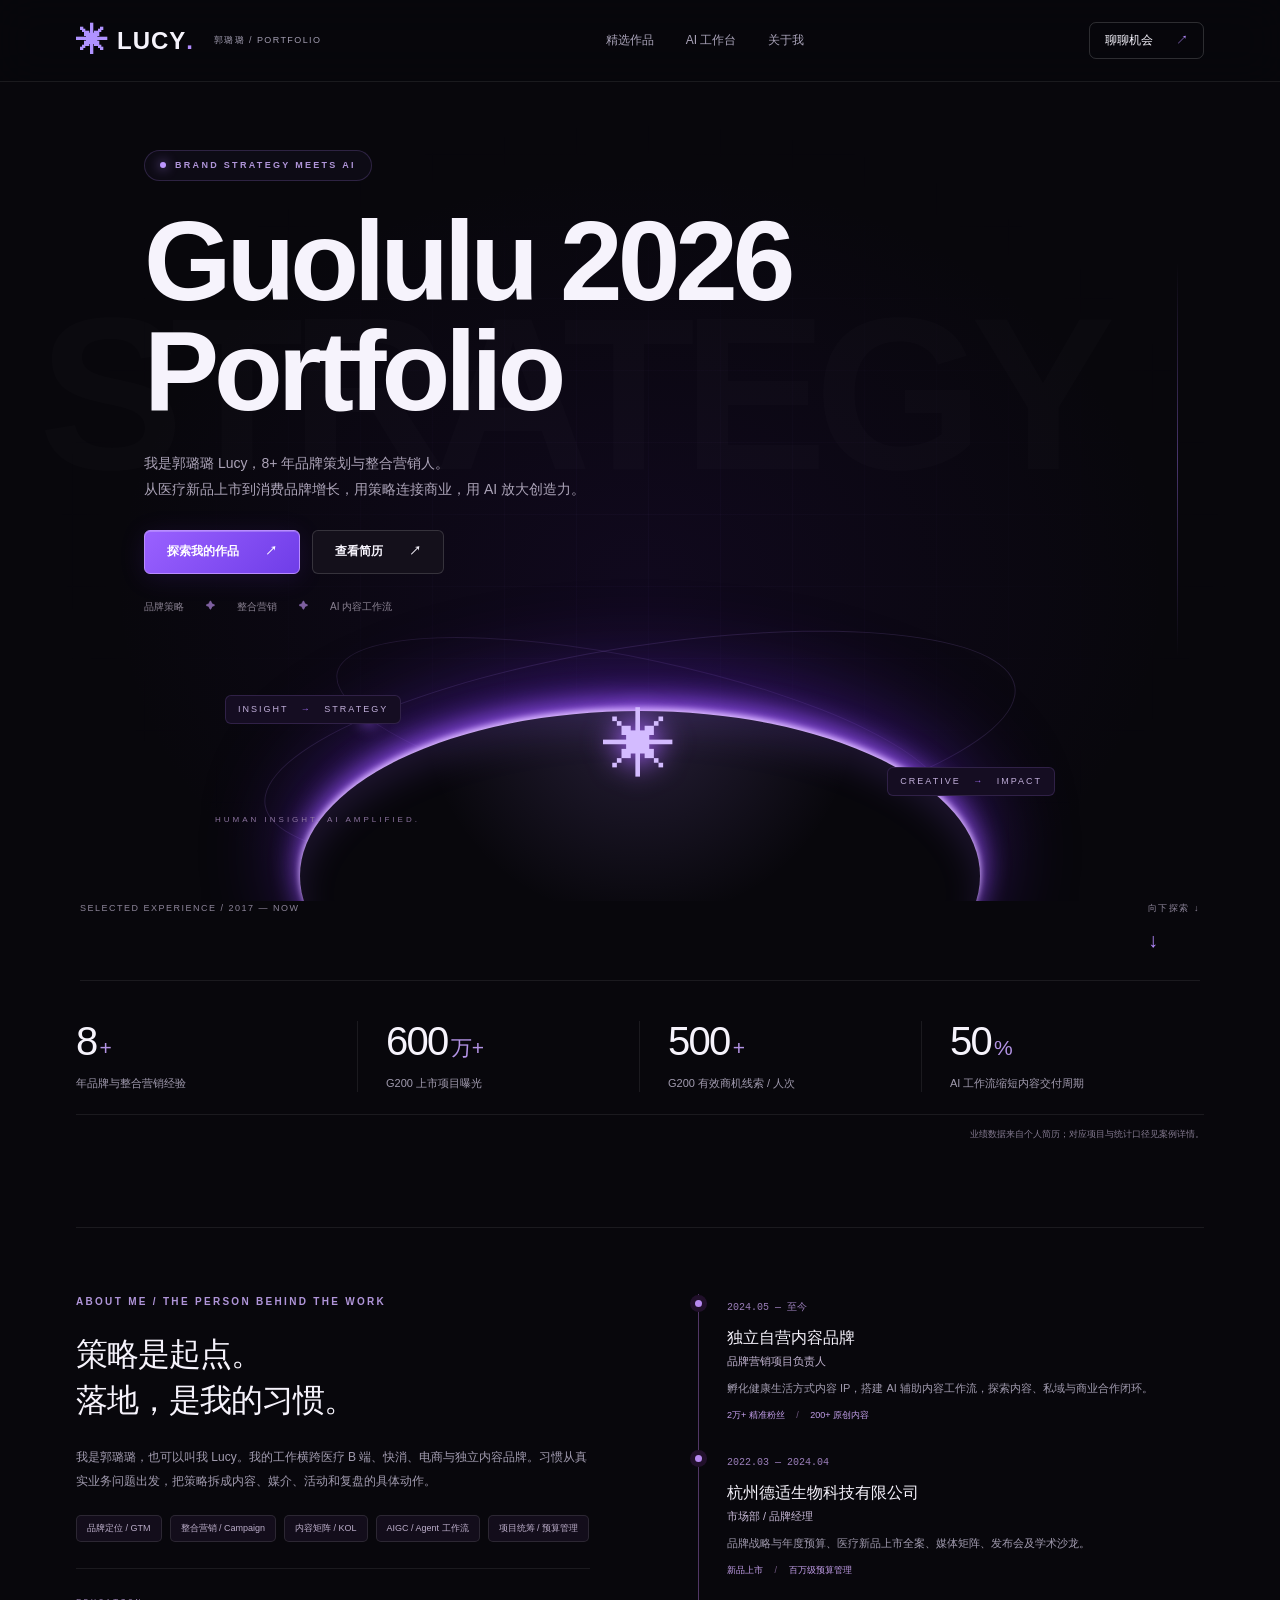
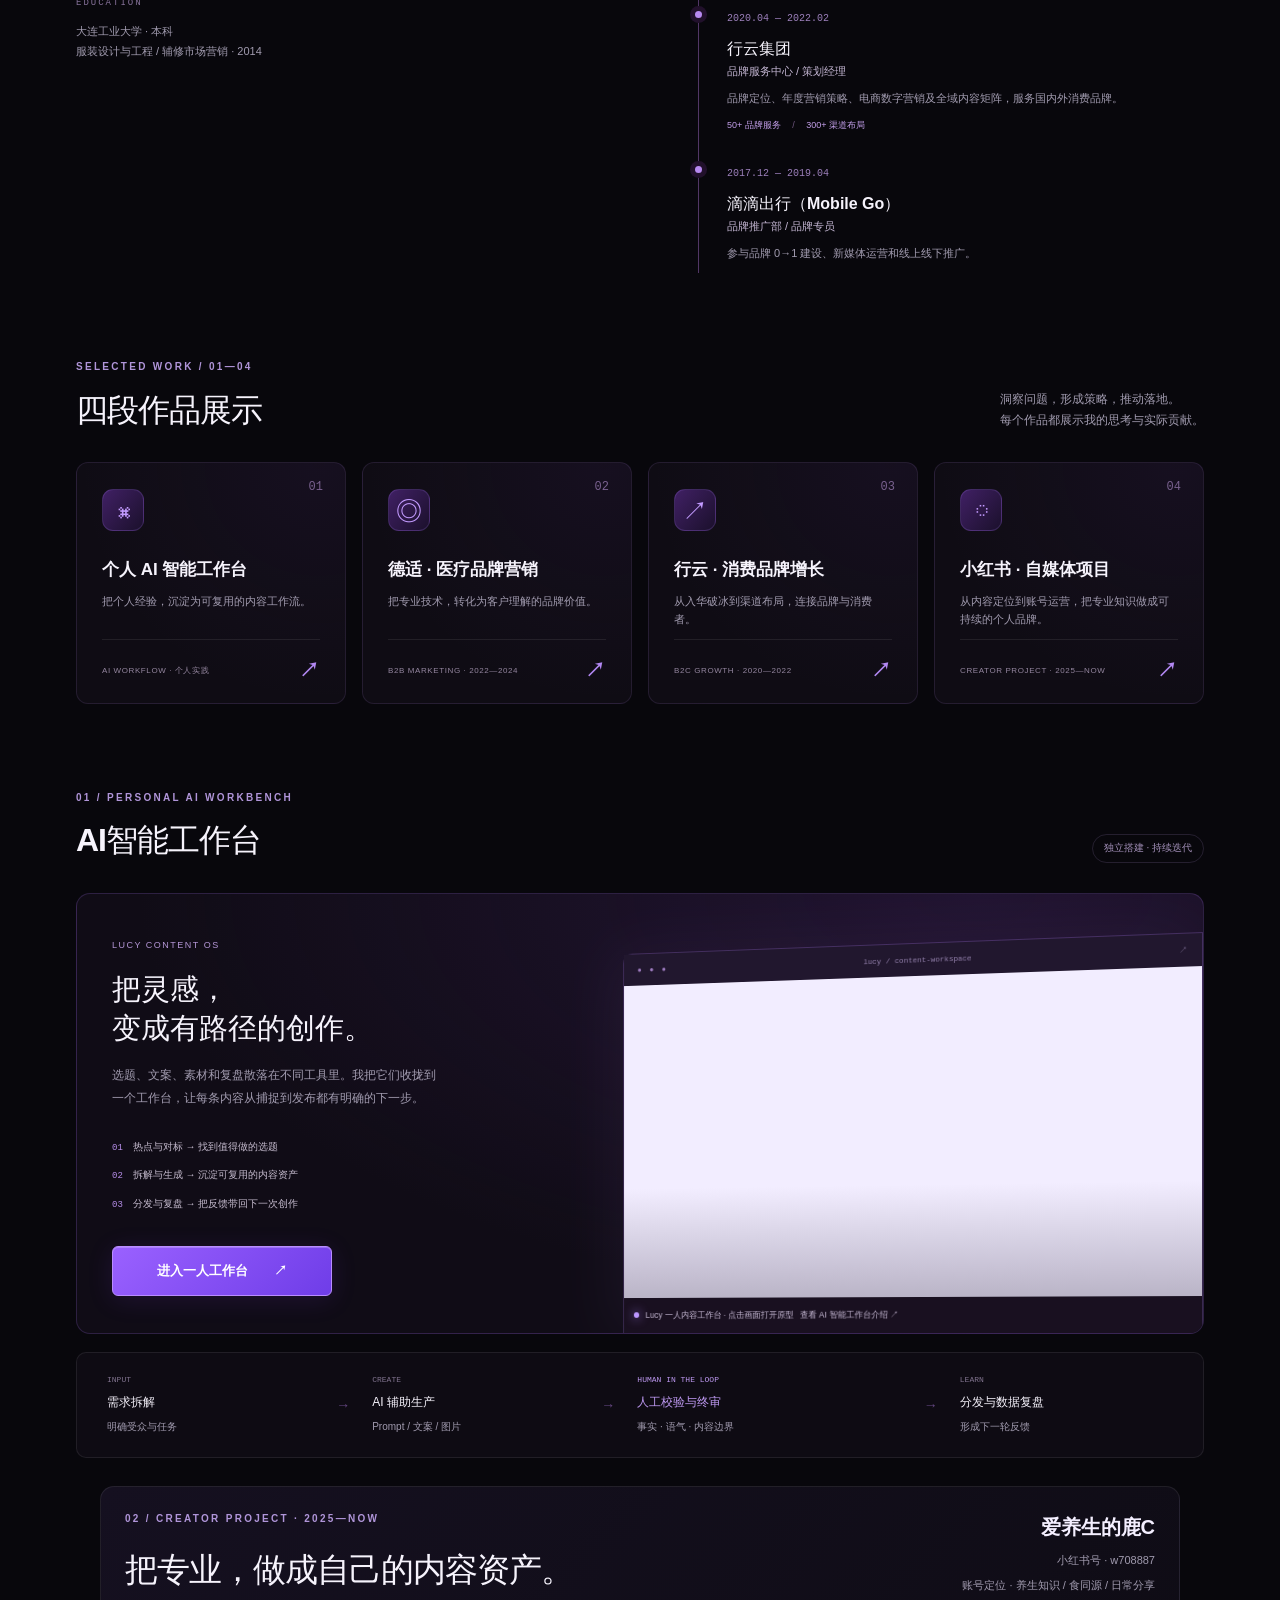
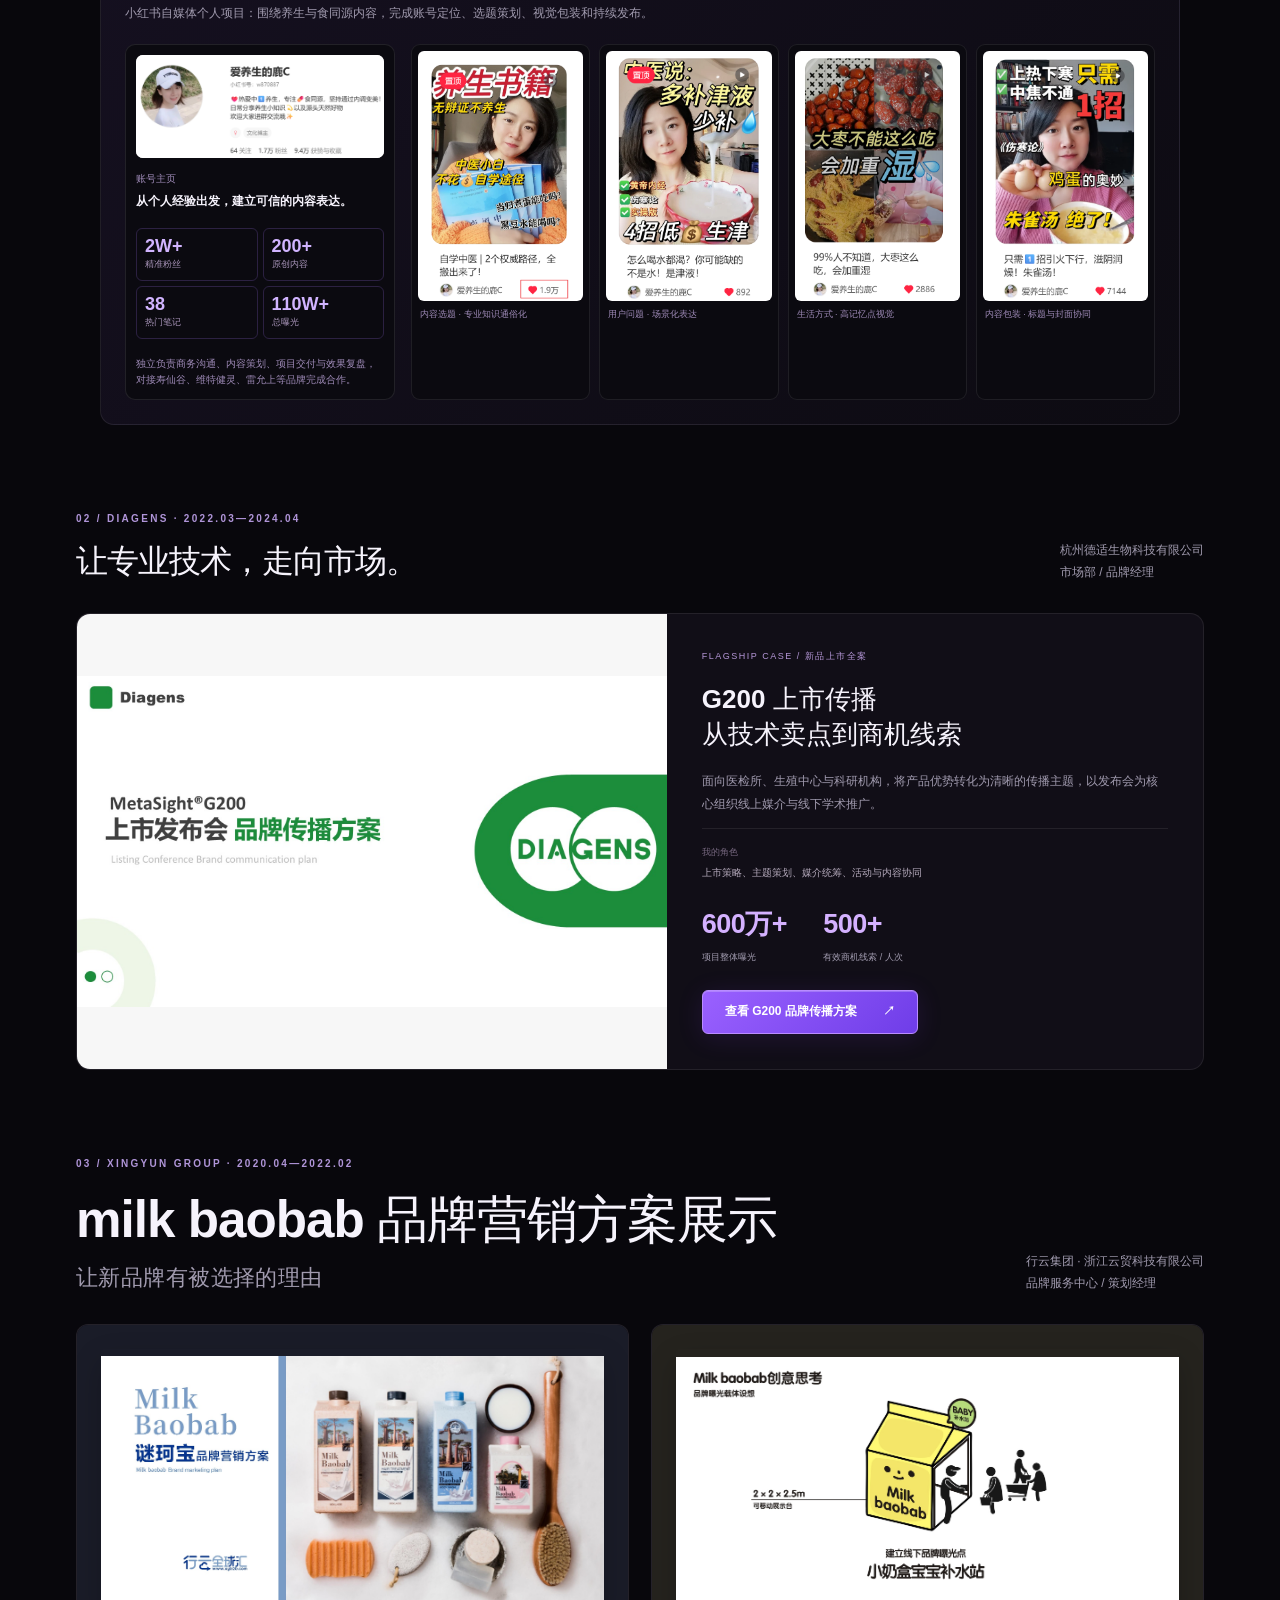
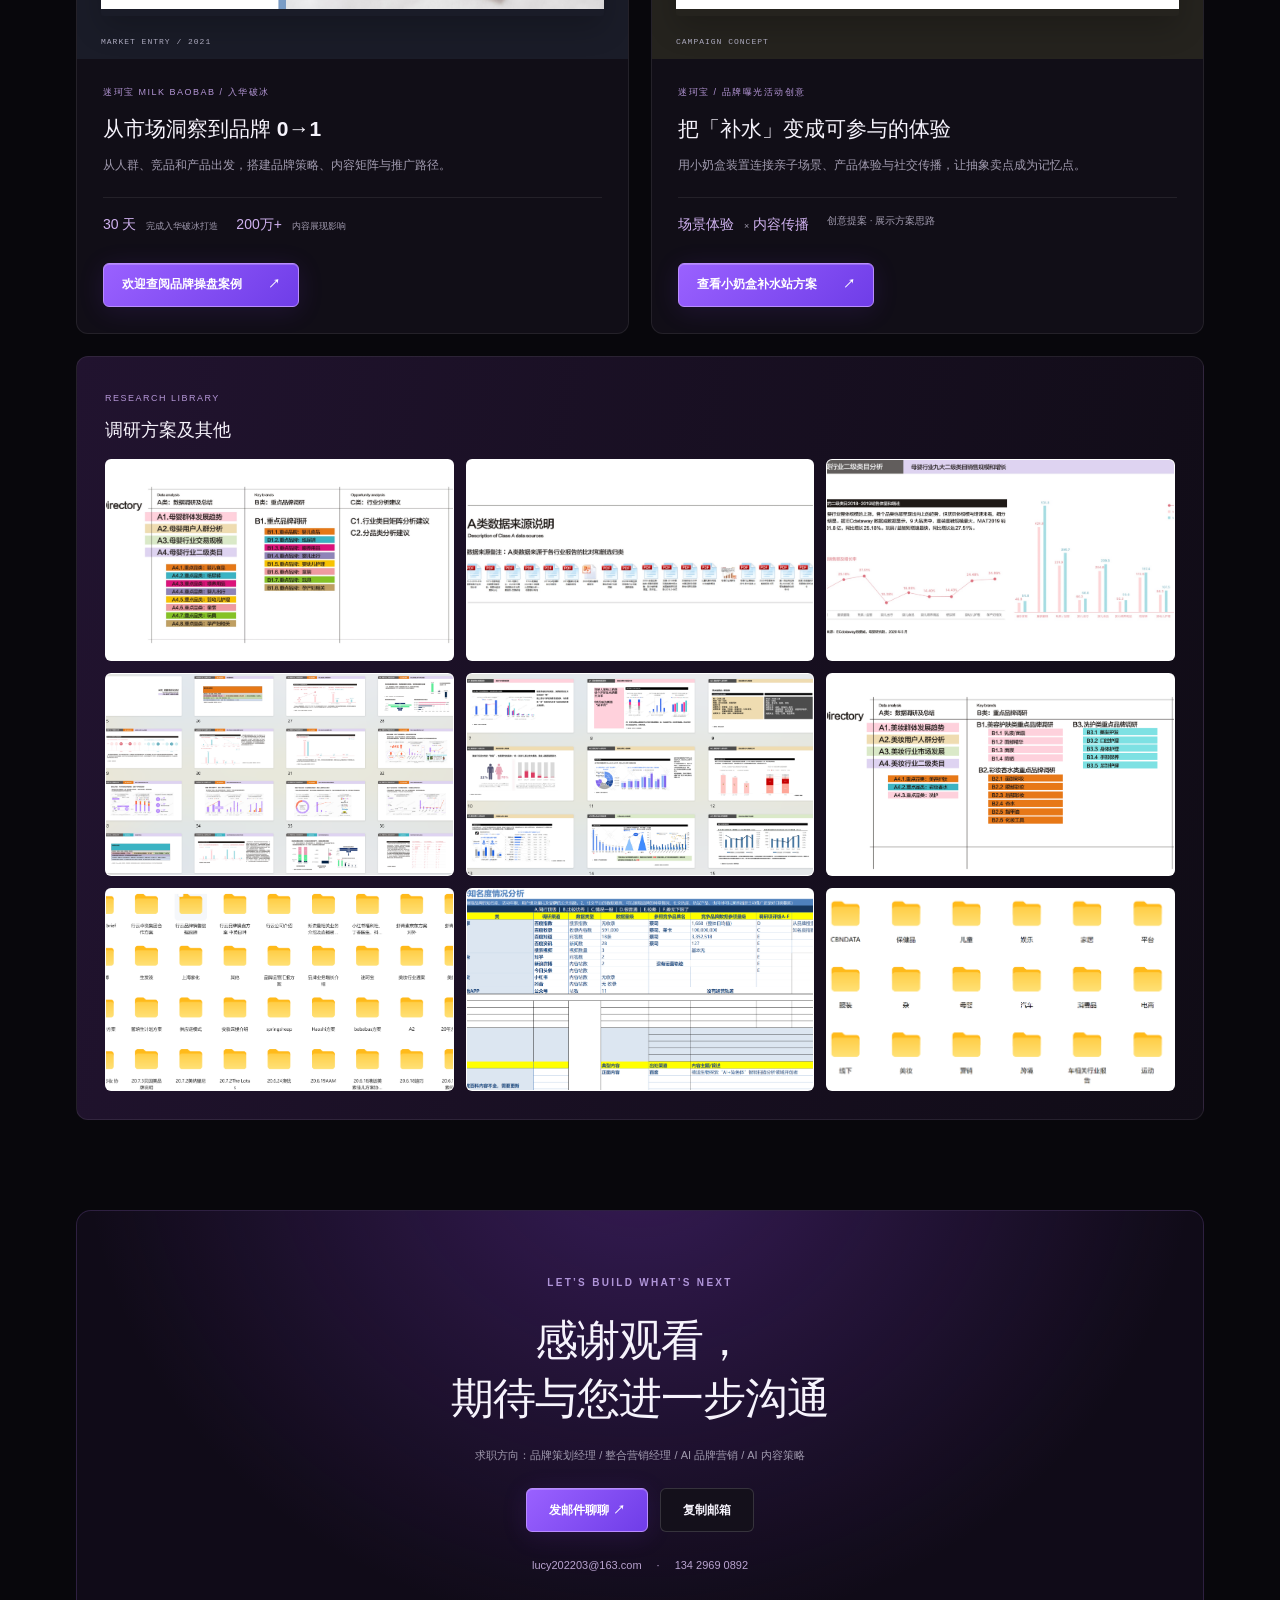
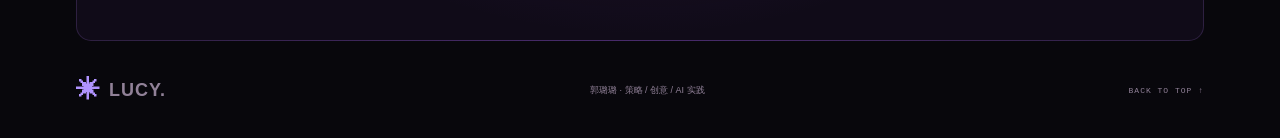
==== index.html @ b8ca917a "Initial commit" ====
<!doctype html>
<html lang="zh-CN">
  <head>
    <meta charset="utf-8">
    <meta name="viewport" content="width=device-width, initial-scale=1">
    <meta http-equiv="refresh" content="0; url=demo-purple.html">
    <title>Guolulu 2026 Portfolio</title>
  </head>
  <body>
    <p>正在打开作品集……</p>
    <script>location.replace('demo-purple.html');</script>
  </body>
</html>
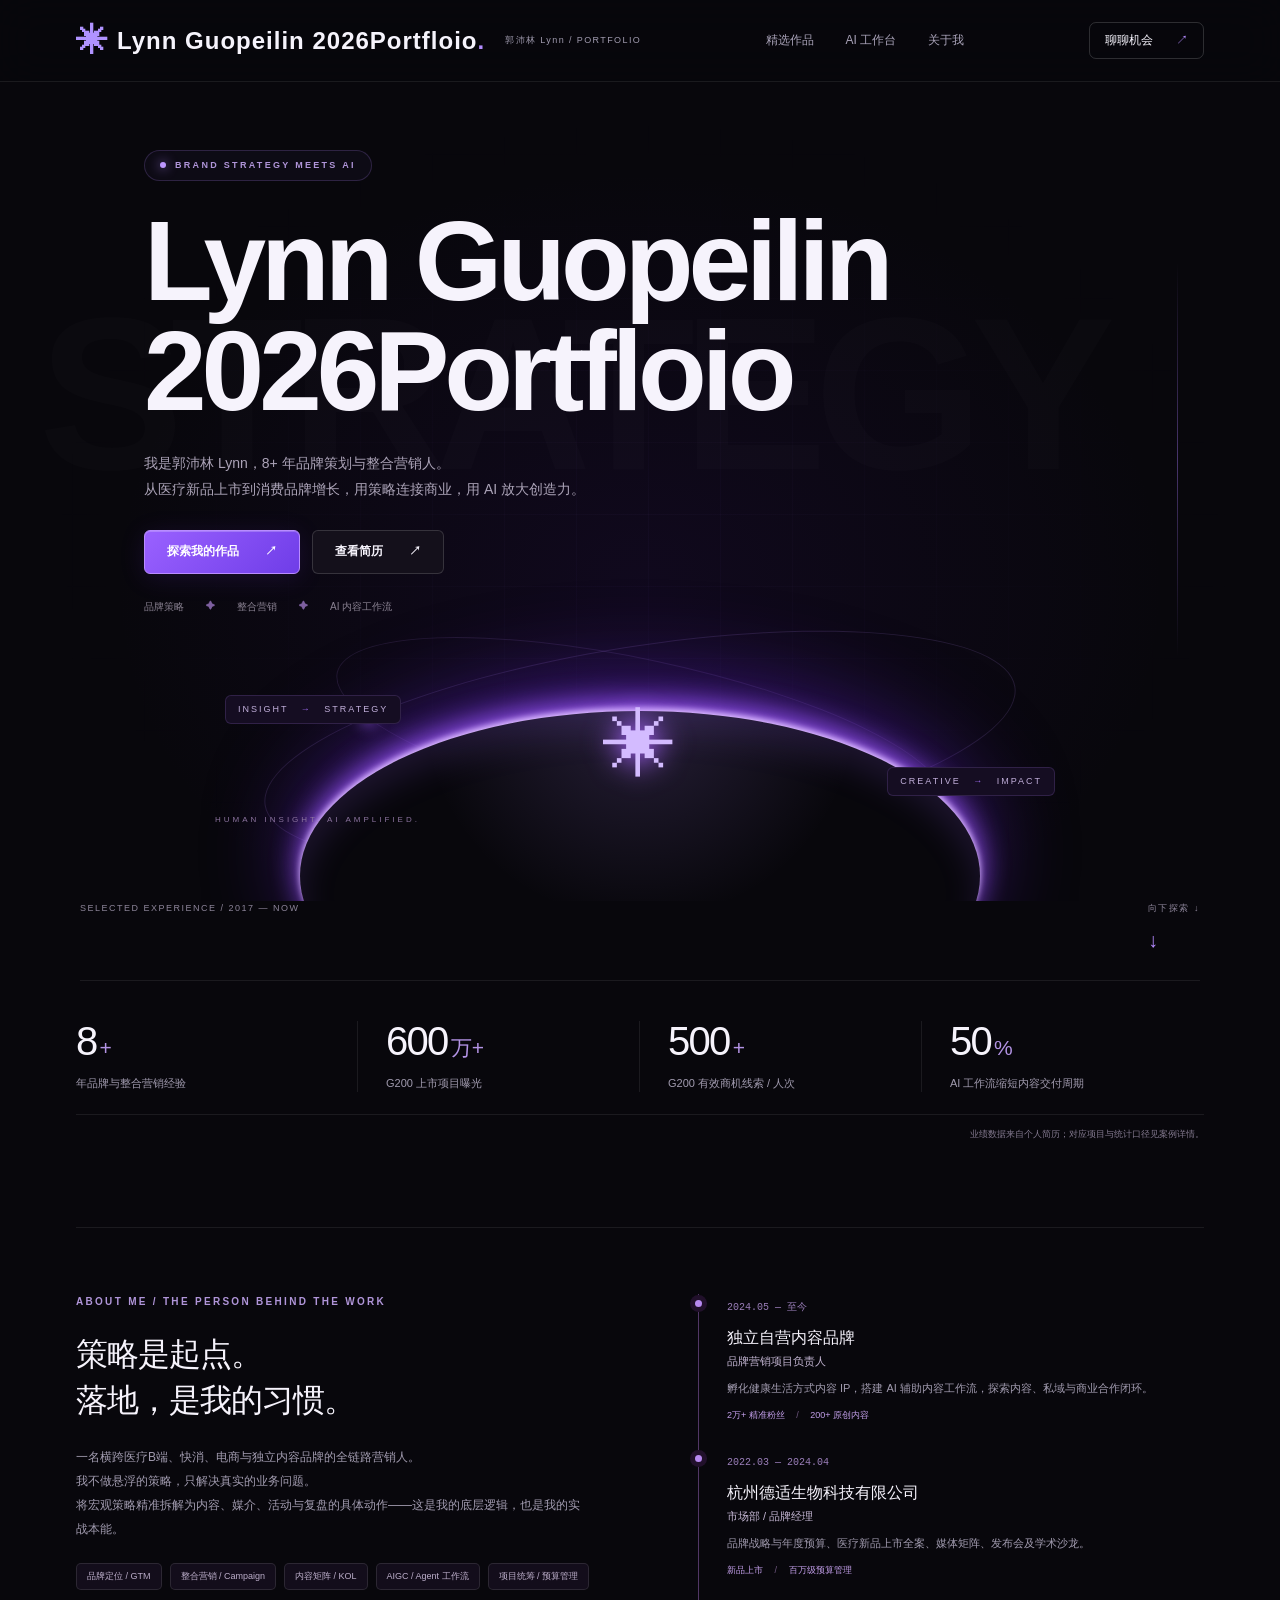
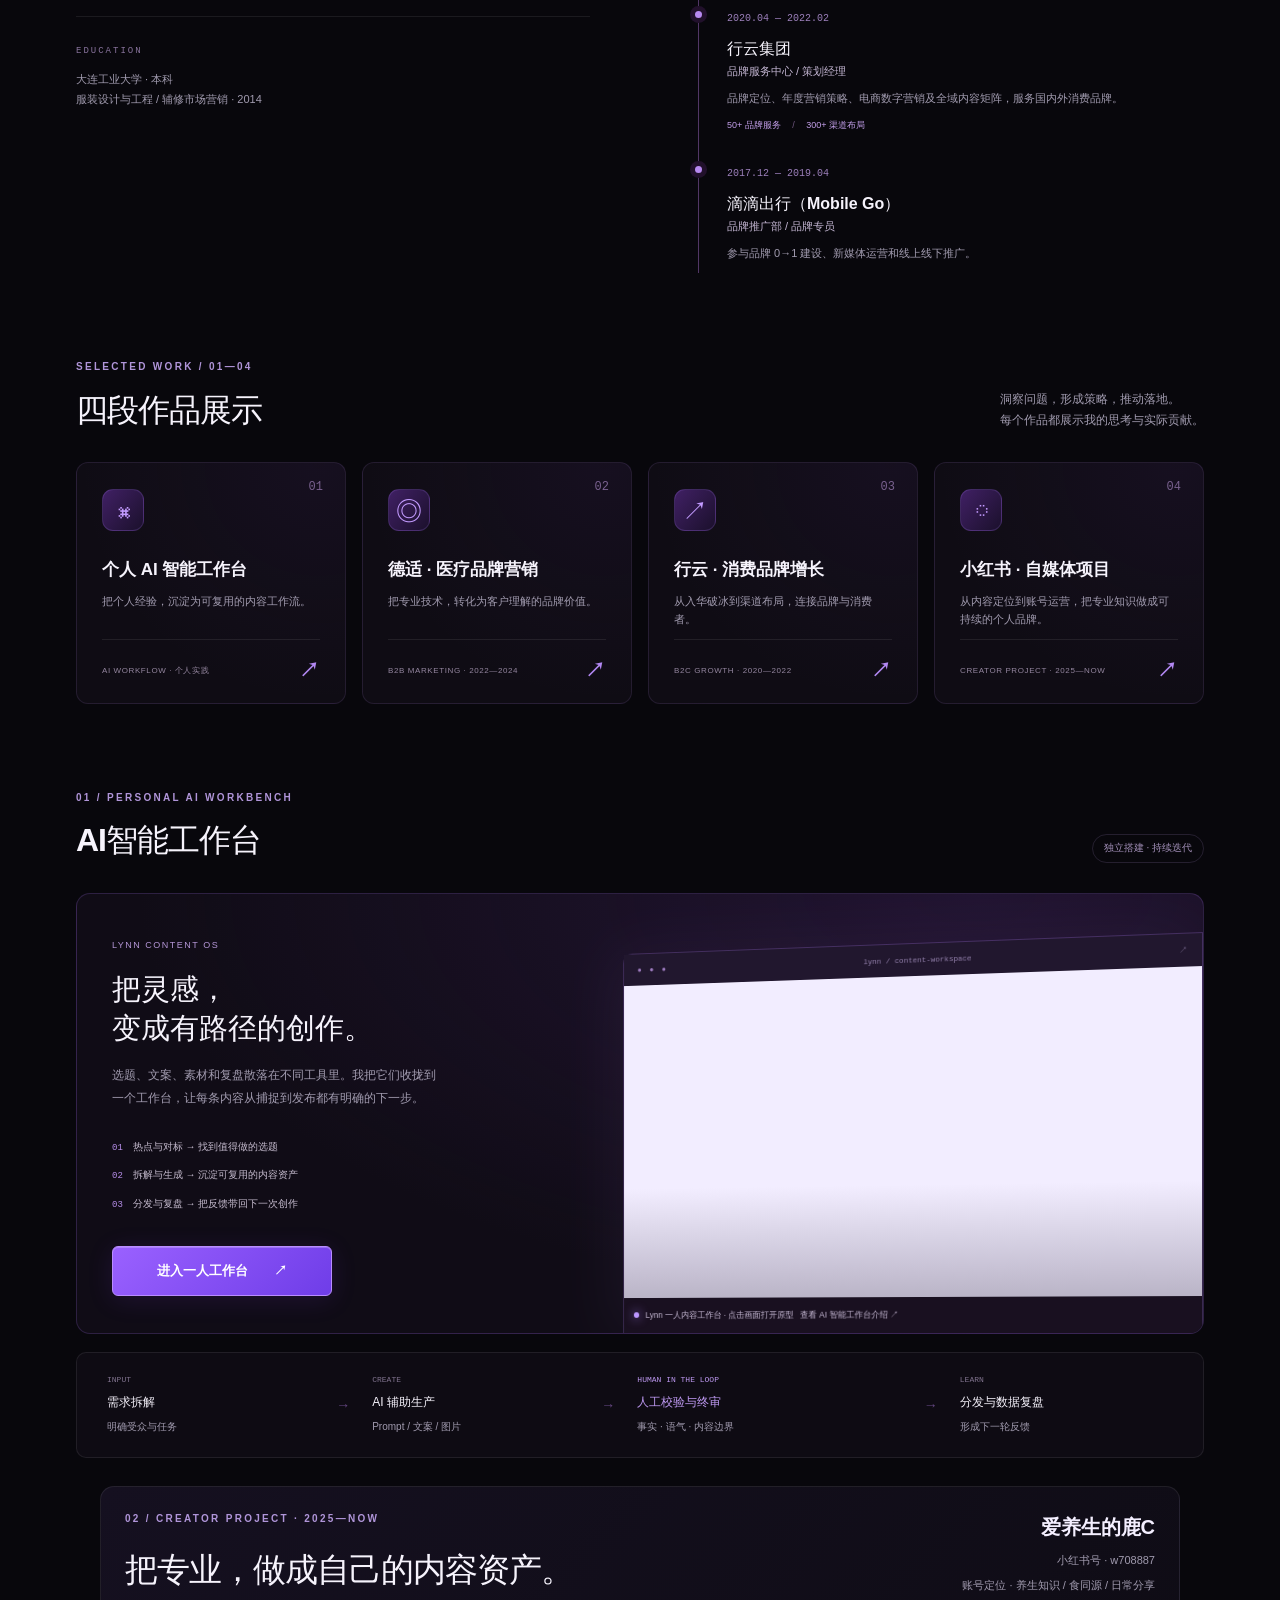
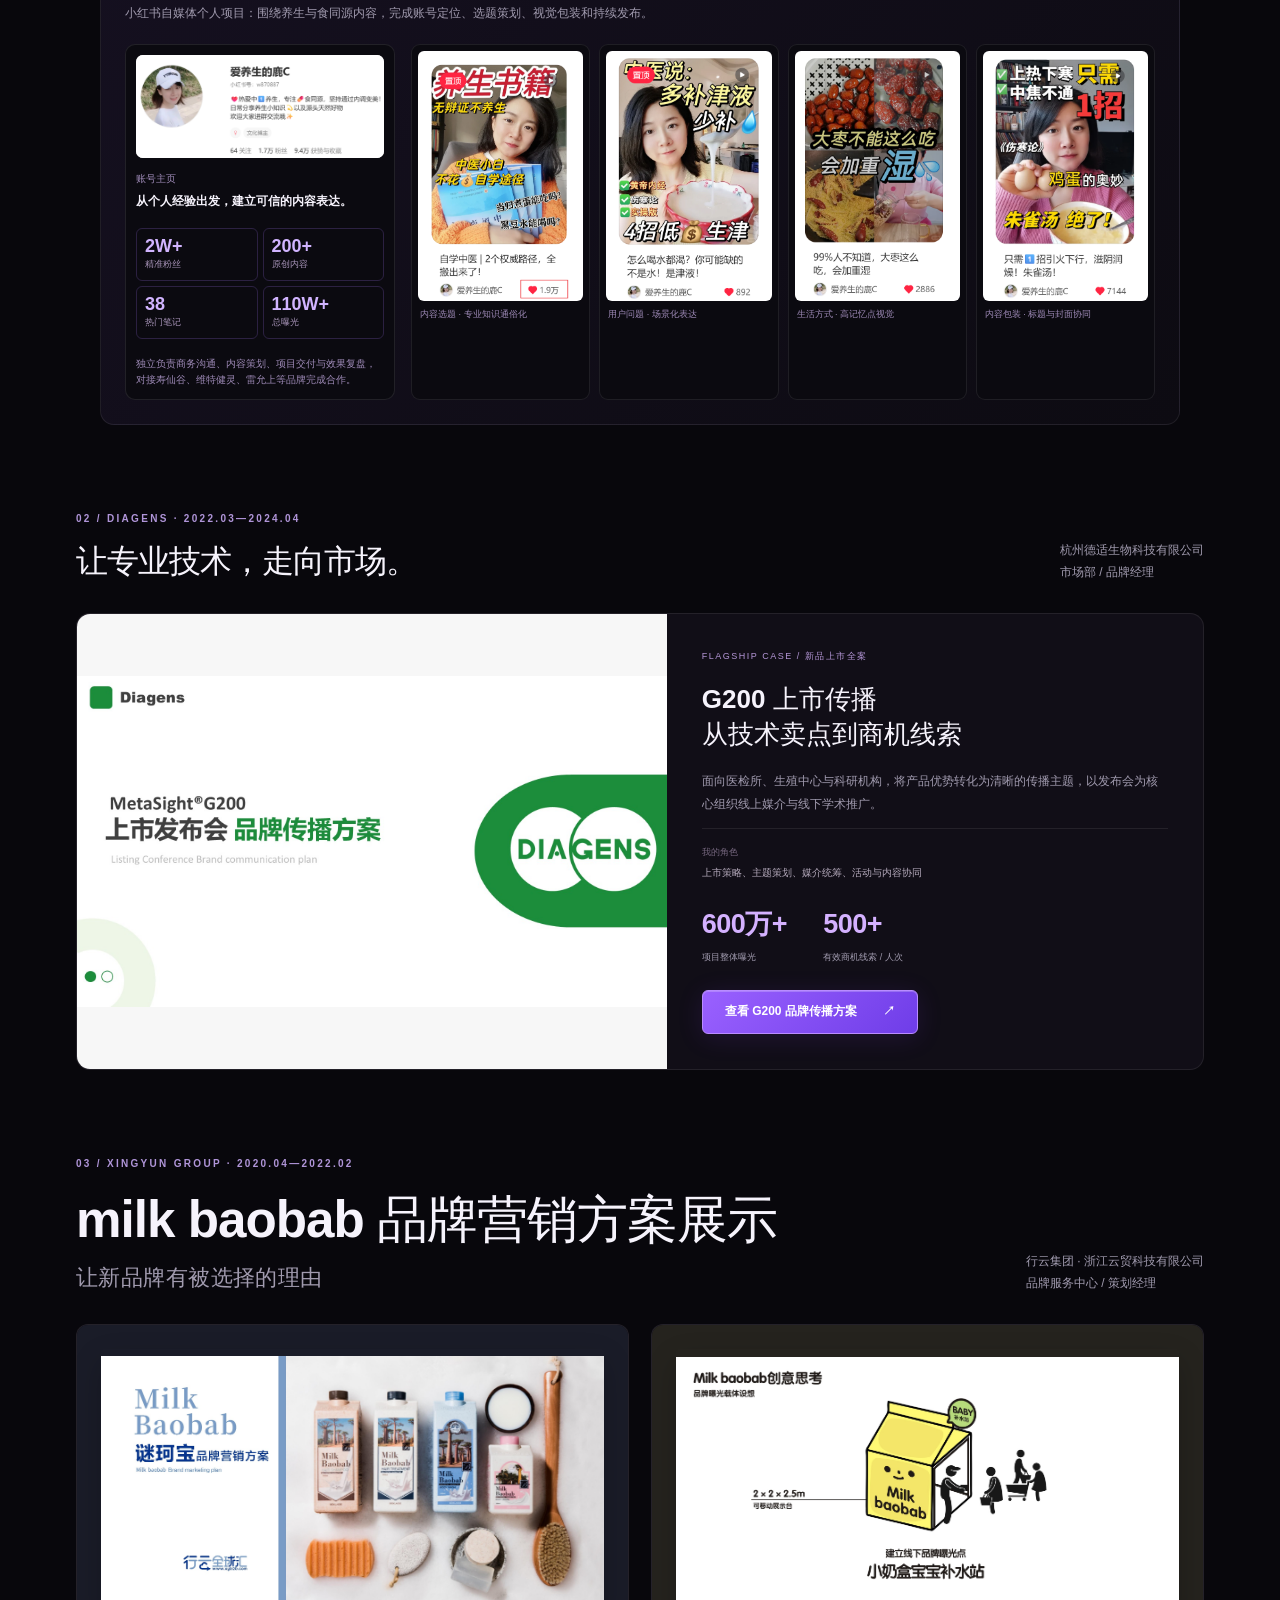
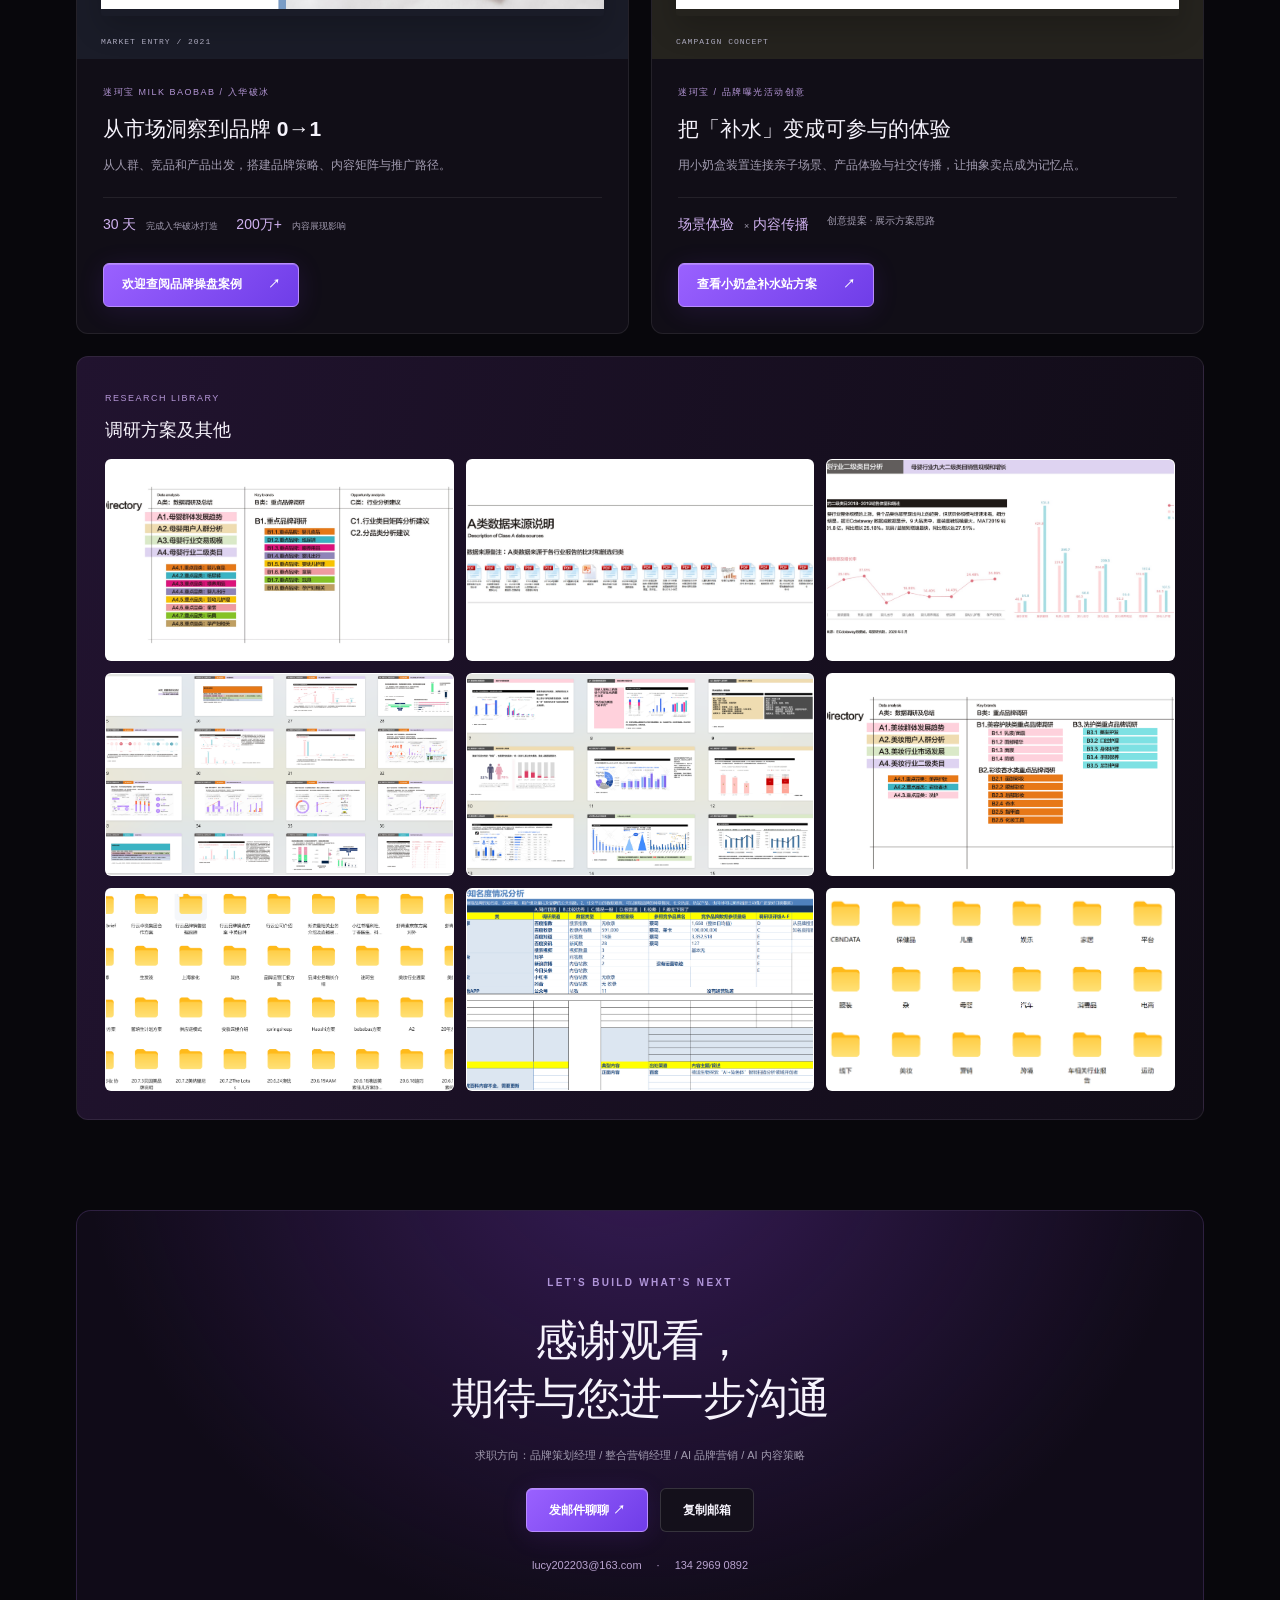
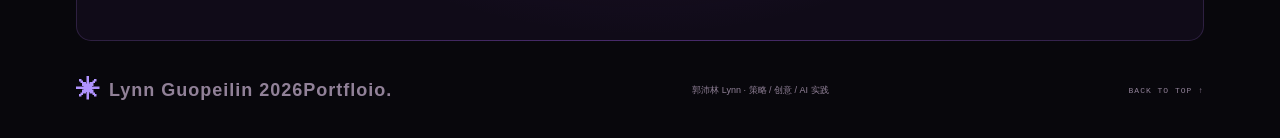
==== commit 8e038cd1: "Update portfolio identity and resume" ====
--- a/index.html
+++ b/index.html
@@ -4,7 +4,7 @@
     <meta charset="utf-8">
     <meta name="viewport" content="width=device-width, initial-scale=1">
     <meta http-equiv="refresh" content="0; url=demo-purple.html">
-    <title>Guolulu 2026 Portfolio</title>
+    <title>Lynn Guopeilin 2026Portfloio</title>
   </head>
   <body>
     <p>正在打开作品集……</p>
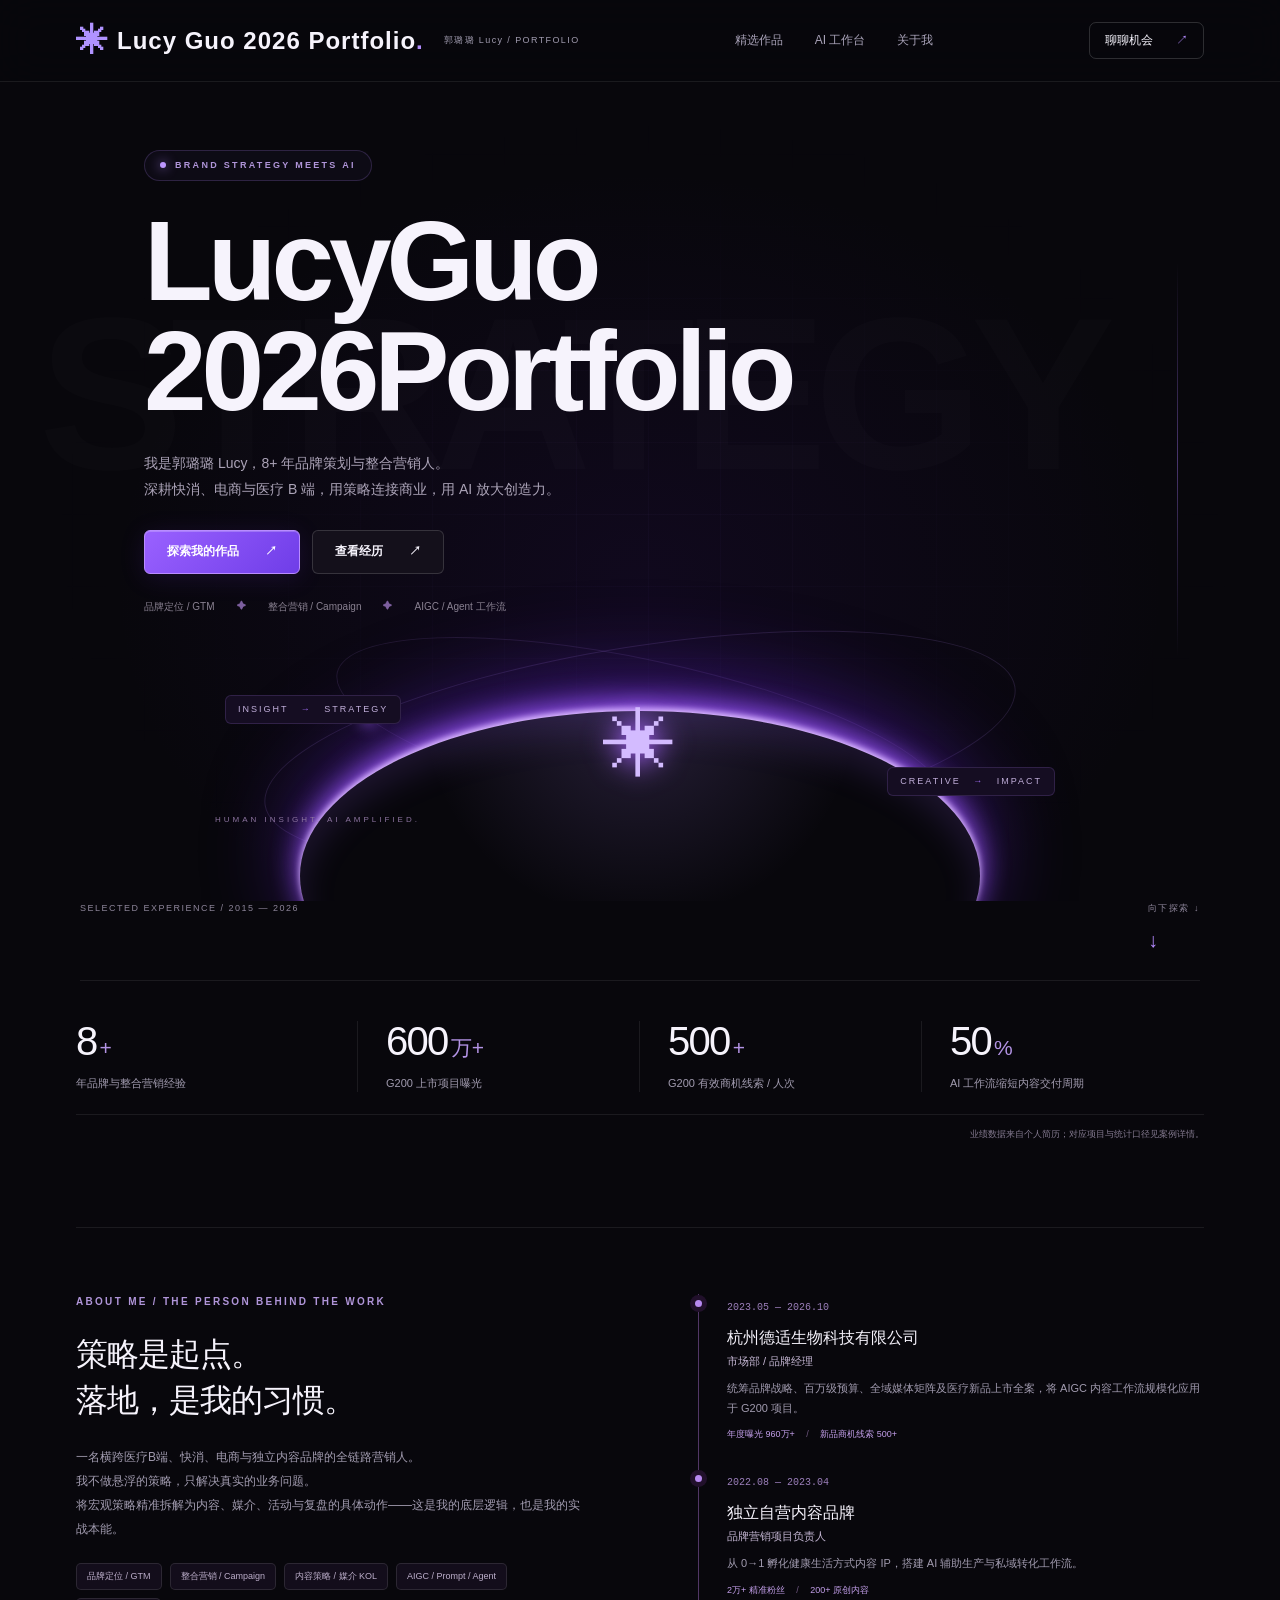
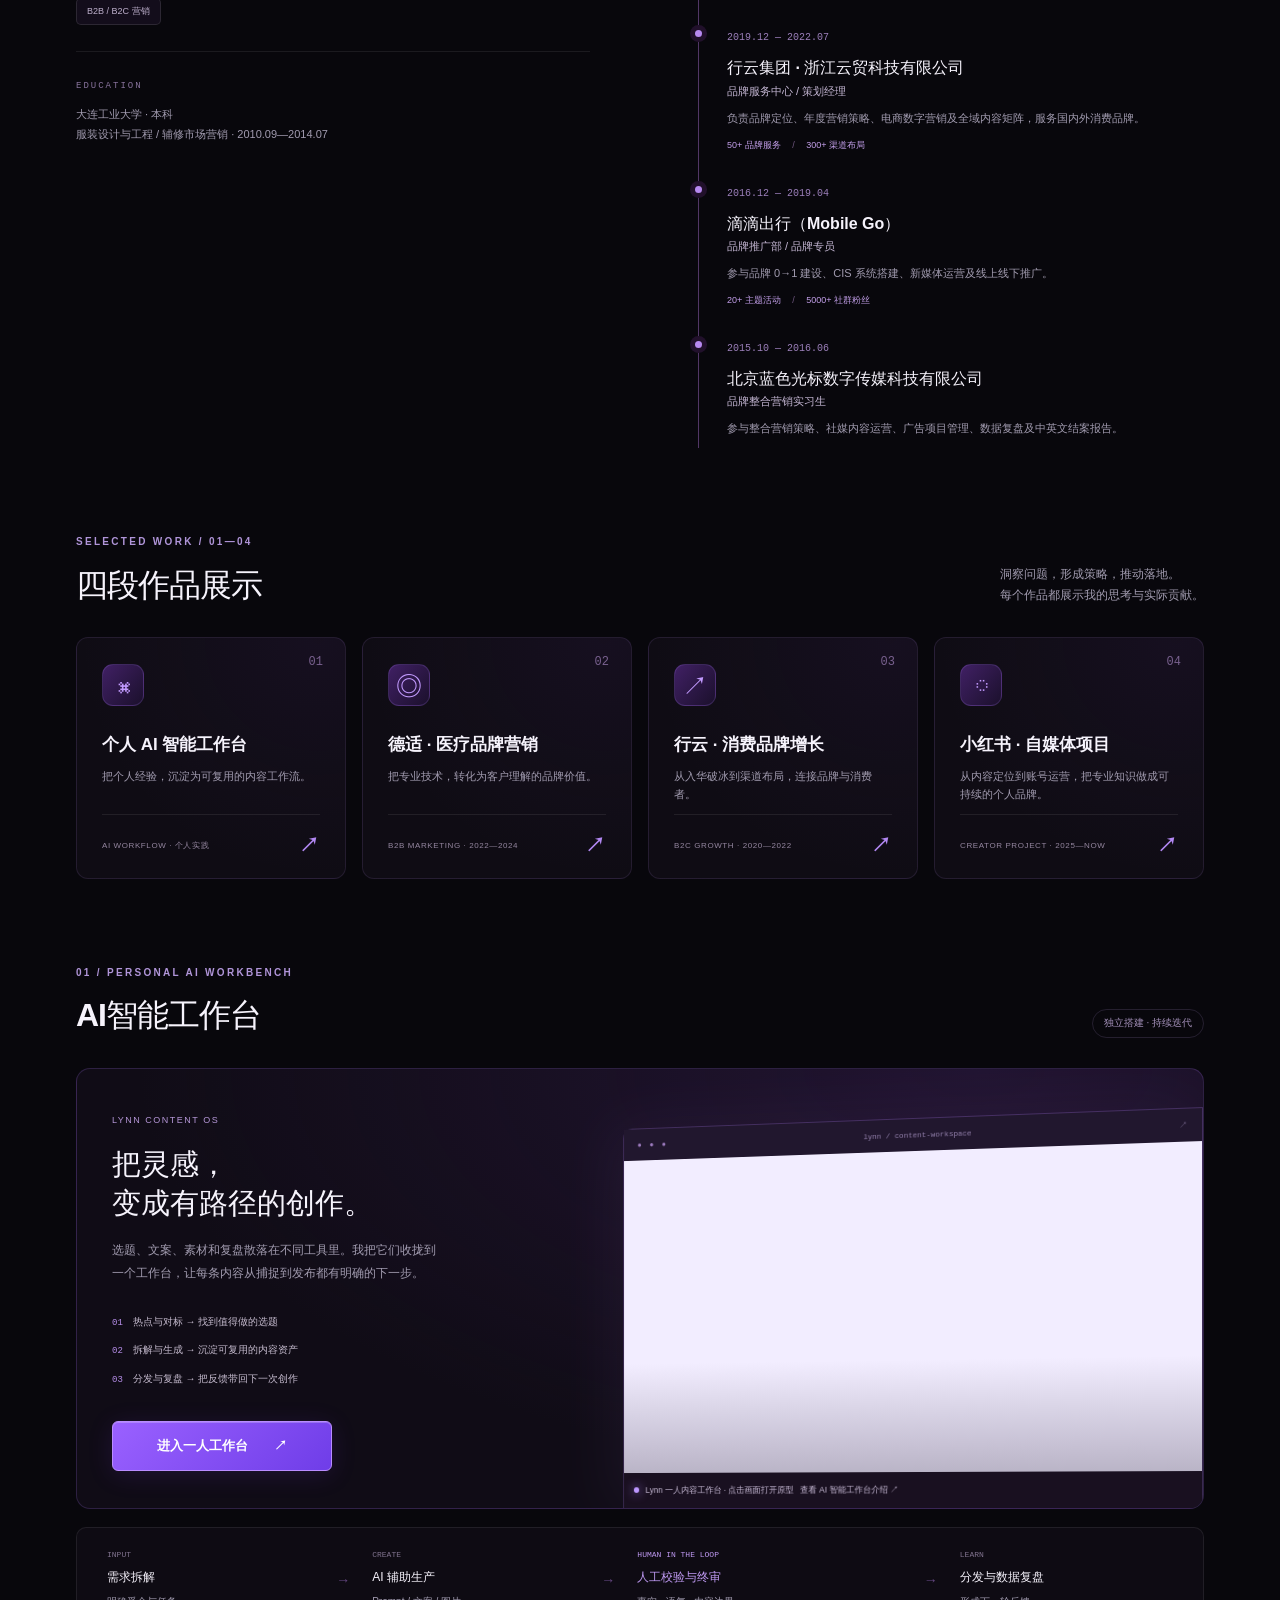
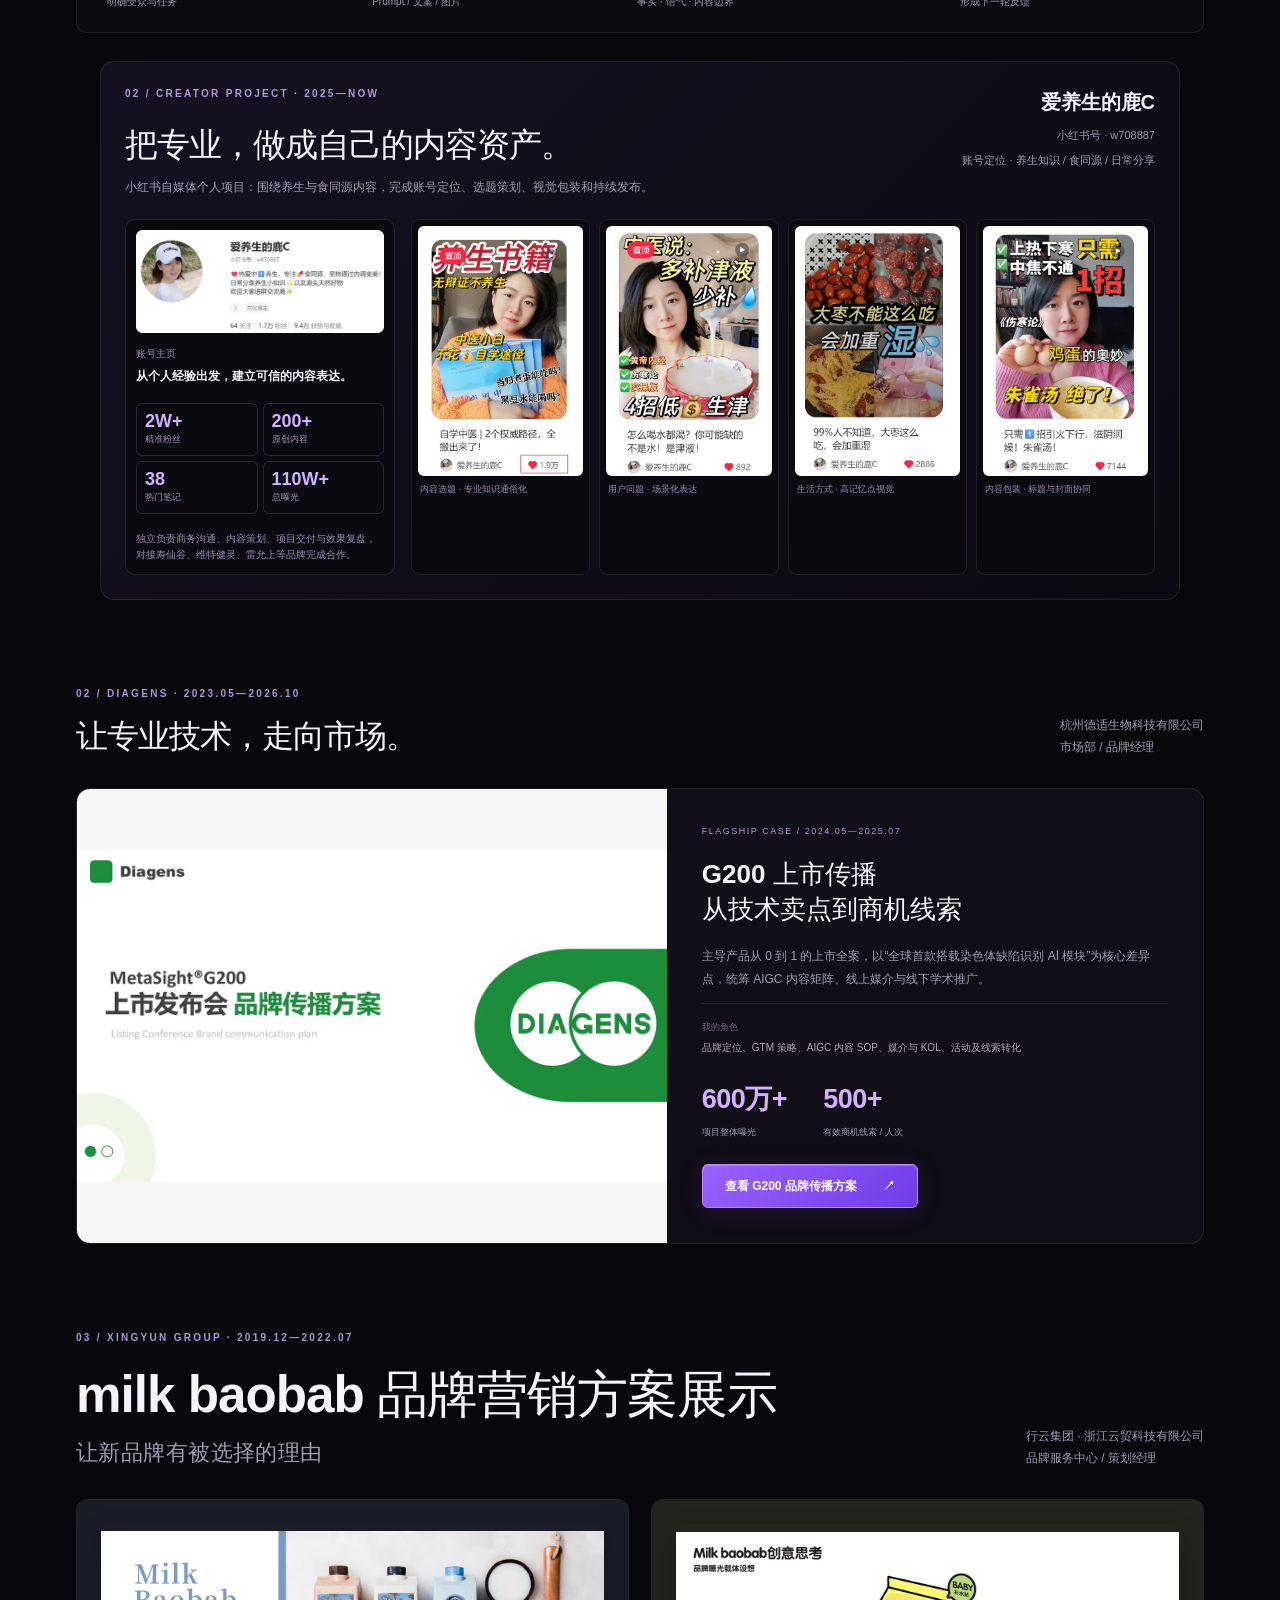
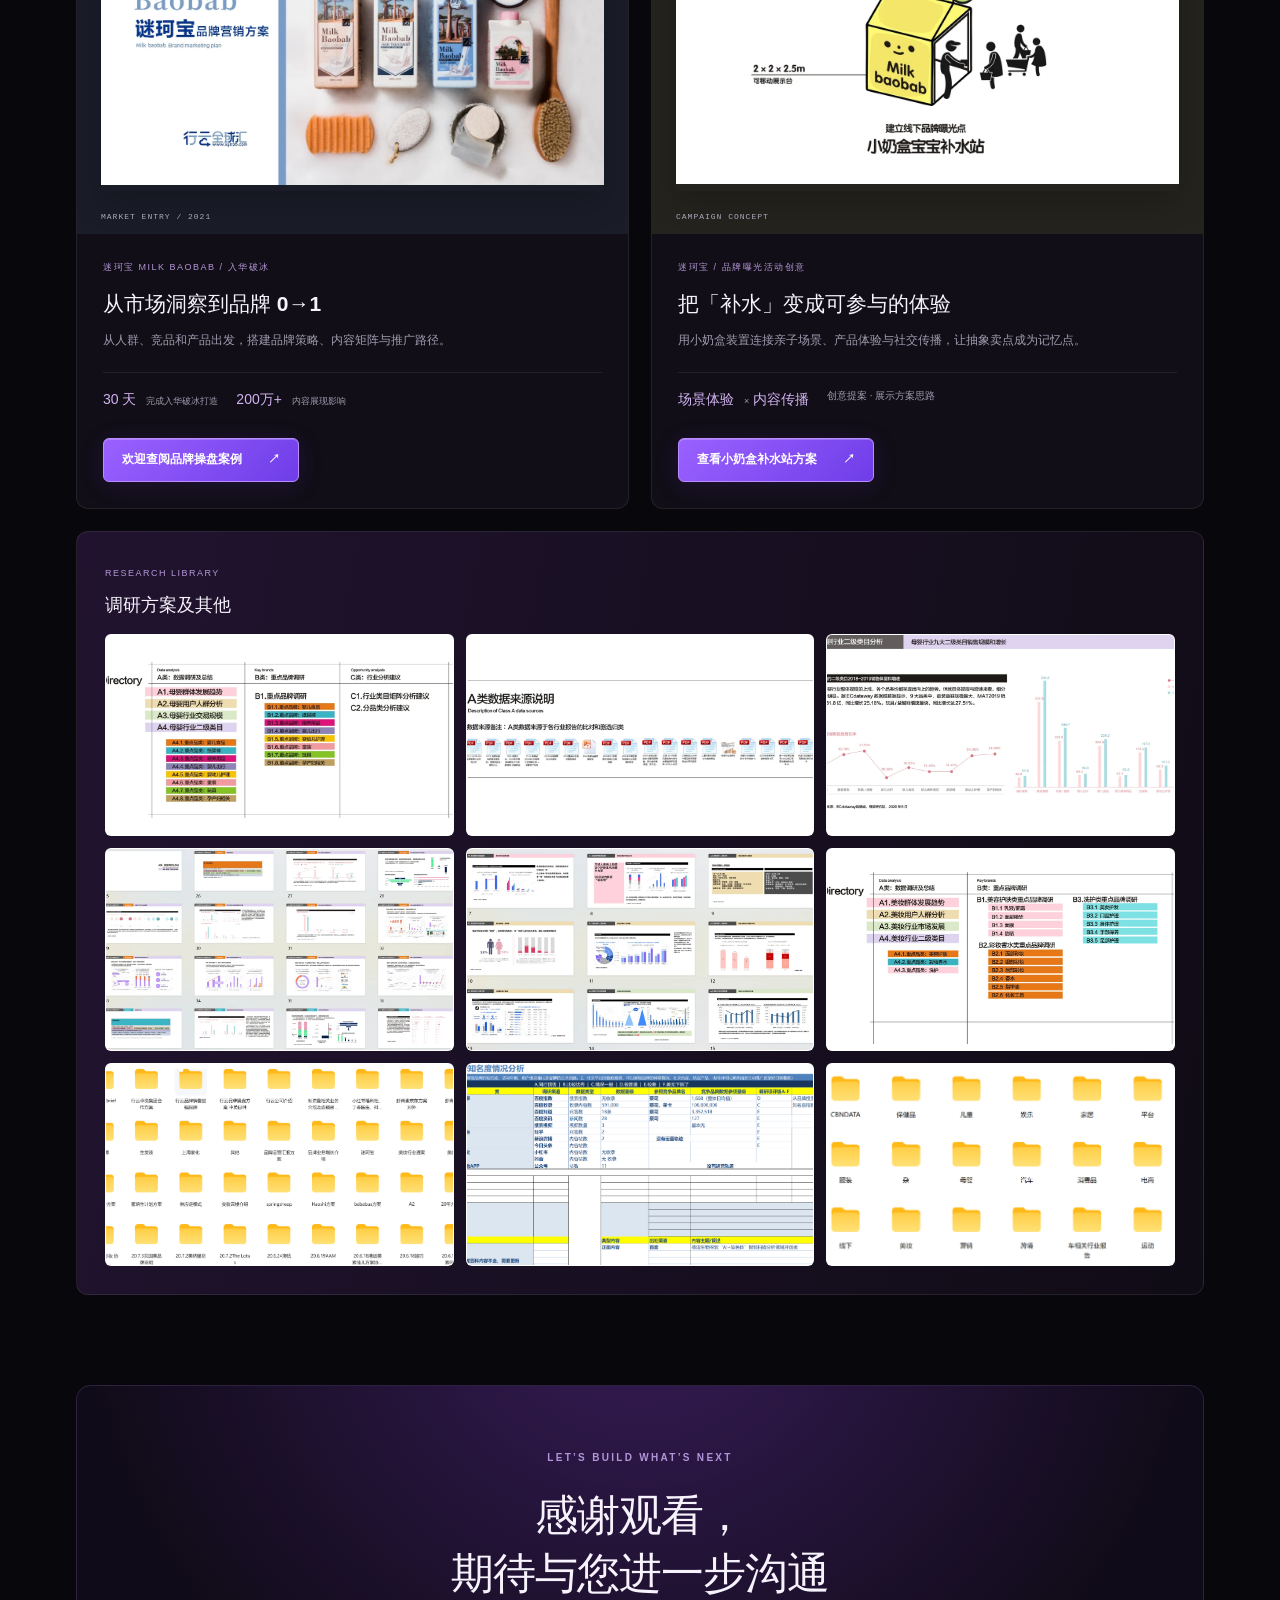
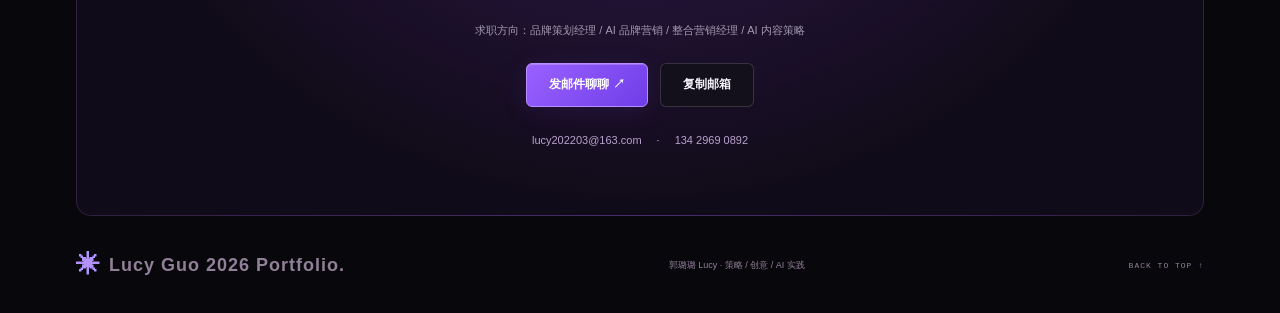
==== commit 864e837c: "Optimize mobile image loading and remove entry redirect" ====
--- a/index.html
+++ b/index.html
@@ -1,13 +1,13 @@
 <!doctype html>
-<html lang="zh-CN">
-  <head>
-    <meta charset="utf-8">
-    <meta name="viewport" content="width=device-width, initial-scale=1">
-    <meta http-equiv="refresh" content="0; url=demo-purple.html">
-    <title>Lynn Guopeilin 2026Portfloio</title>
-  </head>
-  <body>
-    <p>正在打开作品集……</p>
-    <script>location.replace('demo-purple.html');</script>
-  </body>
-</html>
+<html lang="zh-CN"><head><meta charset="utf-8"><meta name="viewport" content="width=device-width,initial-scale=1"><meta name="description" content="郭璐璐 Lucy 个人作品集：品牌策略、整合营销与 AI 内容工作流。"><meta name="theme-color" content="#08070c"><title>Lucy Guo 2026 Portfolio · 品牌策略 × AI 工作流</title><link rel="stylesheet" href="portfolio.css?v=complete-decks"><script src="portfolio.js?v=mobile-20261113" defer></script></head>
+<body><a class="skip" href="#work">跳到作品</a>
+<header class="header"><a class="brand" href="#home" aria-label="返回首页"><span class="brand-mark">✳</span> Lucy Guo 2026 Portfolio<span class="brand-dot">.</span><small>郭璐璐 Lucy / PORTFOLIO</small></a><nav aria-label="主导航"><a href="#work">精选作品</a><a href="#ai">AI 工作台</a><a href="#resume">关于我</a></nav><a class="nav-contact" href="#contact">聊聊机会 <span>↗</span></a></header>
+<main><section class="hero" id="home"><div class="hero-grid" aria-hidden="true"></div><div class="hero-content"><div class="eyebrow availability"><i></i> BRAND STRATEGY MEETS AI</div><h1>让品牌被看见。<br>让<span class="gradient-text">好策略，发生。</span></h1><p class="hero-intro">我是郭璐璐 Lucy，8+ 年品牌策划与整合营销人。<br>深耕快消、电商与医疗 B 端，用策略连接商业，用 AI 放大创造力。</p><div class="hero-actions"><a class="button primary" href="#work">探索我的作品 <span>↗</span></a><a class="button secondary" href="#resume">查看经历 <span>↗</span></a></div><div class="hero-tags"><span>品牌定位 / GTM</span><b>✦</b><span>整合营销 / Campaign</span><b>✦</b><span>AIGC / Agent 工作流</span></div></div><div class="orbit-scene" aria-hidden="true"><div class="orbit orbit-outer"></div><div class="orbit orbit-inner"></div><div class="planet"></div><div class="orbit-label label-left">INSIGHT <span>→</span> STRATEGY</div><div class="orbit-label label-right">CREATIVE <span>→</span> IMPACT</div><div class="core-mark">✳</div><div class="orbit-caption">HUMAN INSIGHT. AI AMPLIFIED.</div></div><div class="hero-bottom"><span>SELECTED EXPERIENCE / 2015 — 2026</span><a href="#work">向下探索 ↓</a></div></section>
+<div class="wrap"><section class="proof-strip" aria-label="核心经历与业绩"><div><strong>8<span>+</span></strong><p>年品牌与整合营销经验</p></div><div><strong>600<span>万+</span></strong><p>G200 上市项目曝光</p></div><div><strong>500<span>+</span></strong><p>G200 有效商机线索 / 人次</p></div><div><strong>50<span>%</span></strong><p>AI 工作流缩短内容交付周期</p></div></section><p class="source-note">业绩数据来自个人简历；对应项目与统计口径见案例详情。</p>
+<section class="section" id="work"><div class="section-top"><div><div class="eyebrow">SELECTED WORK / 01—03</div><h2>三段实践，一条清晰的主线。</h2></div><p>洞察问题，形成策略，推动落地。<br>每个作品都展示我的思考与实际贡献。</p></div><div class="chapter-grid"><a class="chapter" href="#ai"><span class="chapter-num">01</span><div class="chapter-icon">⌘</div><h3>个人 AI 智能工作台</h3><p>把个人经验，沉淀为可复用的内容工作流。</p><footer><span>AI WORKFLOW · 个人实践</span><b>↗</b></footer></a><a class="chapter" href="#diagens"><span class="chapter-num">02</span><div class="chapter-icon">◎</div><h3>德适 · 医疗品牌营销</h3><p>把专业技术，转化为客户理解的品牌价值。</p><footer><span>B2B MARKETING · 2022—2024</span><b>↗</b></footer></a><a class="chapter" href="#xingyun"><span class="chapter-num">03</span><div class="chapter-icon">↗</div><h3>行云 · 消费品牌增长</h3><p>从入华破冰到渠道布局，连接品牌与消费者。</p><footer><span>B2C GROWTH · 2020—2022</span><b>↗</b></footer></a></div></section>
+<section class="section" id="ai"><div class="section-top"><div><div class="eyebrow">01 / PERSONAL AI WORKBENCH</div><h2>一个人的工作台。<br><span class="soft">一整套内容生产思路。</span></h2></div><span class="outlined-tag">独立搭建 · 持续迭代</span></div><div class="ai-feature"><div class="ai-copy"><span class="mini-label">LYNN CONTENT OS</span><h3>把灵感，<br>变成有路径的创作。</h3><p>选题、文案、素材和复盘散落在不同工具里。我把它们收拢到一个工作台，让每条内容从捕捉到发布都有明确的下一步。</p><ul class="clean-list"><li><span>01</span>热点与对标 → 找到值得做的选题</li><li><span>02</span>拆解与生成 → 沉淀可复用的内容资产</li><li><span>03</span>分发与复盘 → 把反馈带回下一次创作</li></ul><a class="button primary workbench-cta" href="lucy-pink.html" target="_blank" rel="noopener">进入一人工作台 <span>↗</span></a></div><div class="os-preview"><div class="window-bar"><span class="dots">● ● ●</span><span>lynn / content-workspace</span><span>↗</span></div><a class="preview-link" href="lucy-pink.html" target="_blank" rel="noopener" aria-label="打开 Lynn 一人内容工作台原型"><div class="preview-frame"><iframe title="Lynn 内容工作台界面预览" src="lucy-pink.html" loading="lazy" sandbox tabindex="-1"></iframe><div class="preview-shade"></div></div></a><div class="preview-caption"><i></i> Lynn 一人内容工作台 · 点击画面打开原型<span>进入工作台 ↗</span></div></div></div><div class="workflow" aria-label="AI内容生产流程"><div><small>INPUT</small><strong>需求拆解</strong><p>明确受众与任务</p></div><span>→</span><div><small>CREATE</small><strong>AI 辅助生产</strong><p>Prompt / 文案 / 图片</p></div><span>→</span><div class="human"><small>HUMAN IN THE LOOP</small><strong>人工校验与终审</strong><p>事实 · 语气 · 内容边界</p></div><span>→</span><div><small>LEARN</small><strong>分发与数据复盘</strong><p>形成下一轮反馈</p></div></div></section>
+<section class="section" id="diagens"><div class="section-top"><div><div class="eyebrow">02 / DIAGENS · 2023.05—2026.10</div><h2>让专业技术，走向市场。</h2></div><p>杭州德适生物科技有限公司<br>市场部 / 品牌经理</p></div><article class="featured-case"><div class="g200-art g200-original"><img decoding="async" src="assets/g200-pages/page-001.webp" alt="MetaSight G200 上市发布会品牌传播方案封面" loading="lazy"></div><div class="case-copy"><div class="mini-label">FLAGSHIP CASE / 2024.05—2025.07</div><h3>G200 上市传播<br>从技术卖点到商机线索</h3><p>主导产品从 0 到 1 的上市全案，以“全球首款搭载染色体缺陷识别 AI 模块”为核心差异点，统筹 AIGC 内容矩阵、线上媒介与线下学术推广。</p><div class="role"><span>我的角色</span> 品牌定位、GTM 策略、AIGC 内容 SOP、媒介与 KOL、活动及线索转化</div><div class="case-metrics"><div><strong>600万+</strong><small>项目整体曝光</small></div><div><strong>500+</strong><small>有效商机线索 / 人次</small></div></div><button class="button primary" data-case="g200">查看 G200 品牌传播方案 <span>↗</span></button></div></article><div class="research-inline"><div class="research-heading"><div><span class="mini-label">BRAND RESEARCH</span><h3>品牌营销思考方案</h3><p>点击封面，阅读完整方案。</p></div></div><button class="research-cover-button" data-case="research" aria-label="打开品牌营销思考方案"><img decoding="async" src="assets/research-pages/page-001.webp" alt="品牌营销思考方案封面" loading="lazy"></button></div></section>
+<section class="section" id="xingyun"><div class="section-top"><div><div class="eyebrow">03 / XINGYUN GROUP · 2020.04—2022.02</div><h2>让新品牌，有被选择的理由。</h2></div><p>行云集团 · 浙江云贸科技有限公司<br>品牌服务中心 / 策划经理</p></div><div class="consumer-grid"><article class="consumer-card"><a class="consumer-visual milk visual-link" href="迷珂宝PPT-1.pdf" target="_blank" rel="noopener" aria-label="查看迷珂宝品牌营销方案"><img decoding="async" src="assets/milk-1.webp" alt="迷珂宝品牌营销方案封面及洗护产品" loading="lazy"><span>MARKET ENTRY / 2021</span></a><div class="consumer-body"><div class="mini-label">迷珂宝 MILK BAOBAB / 入华破冰</div><h3>从市场洞察到品牌 0→1</h3><p>从人群、竞品和产品出发，搭建品牌策略、内容矩阵与推广路径。</p><div class="small-results"><strong>30 天 <span>完成入华破冰打造</span></strong><strong>200万+ <span>内容展现影响</span></strong></div><a class="button primary case-cta" href="迷珂宝PPT-1.pdf" target="_blank" rel="noopener">欢迎查阅品牌操盘案例 <span>↗</span></a></div></article><article class="consumer-card"><button class="consumer-visual event visual-link" data-case="event" aria-label="查看小奶盒补水站方案"><img decoding="async" src="assets/event-4.webp" alt="小奶盒宝宝补水站户外创意装置方案" loading="lazy"><span>CAMPAIGN CONCEPT</span></button><div class="consumer-body"><div class="mini-label">迷珂宝 / 品牌曝光活动创意</div><h3>把「补水」变成可参与的体验</h3><p>用小奶盒装置连接亲子场景、产品体验与社交传播，让抽象卖点成为记忆点。</p><div class="small-results"><strong>场景体验 <span>×</span> 内容传播</strong><span class="muted">创意提案 · 展示方案思路</span></div><button class="button primary case-cta" data-case="event">查看小奶盒补水站方案 <span>↗</span></button></div></article></div><div class="research-library"><span class="mini-label">RESEARCH LIBRARY</span><h3>美妆 / 母婴行业调研</h3><div class="research-shots"><img decoding="async" src="assets/user/codex-clipboard-2d6b978d-d18c-4c74-9e1b-d99da1e508f4.webp" alt="行业调研方案截图 1" loading="lazy"><img decoding="async" src="assets/user/codex-clipboard-0f463525-3b26-4b4c-8d9d-d075dfab5cac.webp" alt="行业调研方案截图 2" loading="lazy"><img decoding="async" src="assets/user/codex-clipboard-98cdb29e-76dc-4361-a373-548ff600b9f1.webp" alt="行业调研方案截图 3" loading="lazy"><img decoding="async" src="assets/user/codex-clipboard-27b4e70d-6095-44c6-8017-2ebe8056797b.webp" alt="行业调研方案截图 4" loading="lazy"><img decoding="async" src="assets/user/codex-clipboard-24c355a8-ac2d-4559-b9e3-288676f324a0.webp" alt="行业调研方案截图 5" loading="lazy"><img decoding="async" src="assets/user/codex-clipboard-a73c5e6a-c51d-4b2e-97ea-79d769c429e8.webp" alt="行业调研方案截图 6" loading="lazy"></div></div></section>
+<section class="section about" id="resume"><div class="about-intro"><div class="eyebrow">ABOUT ME / THE PERSON BEHIND THE WORK</div><h2>策略是起点。<br>落地，是我的习惯。</h2><p>我是郭璐璐，也可以叫我 Lucy。拥有 8+ 年品牌策划与整合营销经验，横跨医疗 B 端、快消、电商与新零售；习惯从真实业务问题出发，把策略拆成内容、媒介、活动、转化和复盘的具体动作。</p><div class="skill-tags"><span>品牌定位 / GTM</span><span>整合营销 / Campaign</span><span>内容策略 / 媒介 KOL</span><span>AIGC / Prompt / Agent</span><span>B2B / B2C 营销</span></div><div class="education"><small>EDUCATION</small><p>大连工业大学 · 本科<br>服装设计与工程 / 辅修市场营销 · 2010.09—2014.07</p></div></div><div class="timeline"><article><time>2023.05 — 2026.10</time><span class="timeline-dot"></span><h3>杭州德适生物科技有限公司</h3><h4>市场部 / 品牌经理</h4><p>统筹品牌战略、百万级预算、全域媒体矩阵及医疗新品上市全案，将 AIGC 内容工作流规模化应用于 G200 项目。</p><div class="timeline-result">年度曝光 960万+ <span>/</span> 新品商机线索 500+</div></article><article><time>2022.08 — 2023.04</time><span class="timeline-dot"></span><h3>独立自营内容品牌</h3><h4>品牌营销项目负责人</h4><p>从 0→1 孵化健康生活方式内容 IP，搭建 AI 辅助生产与私域转化工作流。</p><div class="timeline-result">2万+ 精准粉丝 <span>/</span> 200+ 原创内容</div></article><article><time>2019.12 — 2022.07</time><span class="timeline-dot"></span><h3>行云集团 · 浙江云贸科技有限公司</h3><h4>品牌服务中心 / 策划经理</h4><p>负责品牌定位、年度营销策略、电商数字营销及全域内容矩阵，服务国内外消费品牌。</p><div class="timeline-result">50+ 品牌服务 <span>/</span> 300+ 渠道布局</div></article><article><time>2016.12 — 2019.04</time><span class="timeline-dot"></span><h3>滴滴出行（Mobile Go）</h3><h4>品牌推广部 / 品牌专员</h4><p>参与品牌 0→1 建设、CIS 系统搭建、新媒体运营及线上线下推广。</p><div class="timeline-result">20+ 主题活动 <span>/</span> 5000+ 社群粉丝</div></article><article><time>2015.10 — 2016.06</time><span class="timeline-dot"></span><h3>北京蓝色光标数字传媒科技有限公司</h3><h4>品牌整合营销实习生</h4><p>参与整合营销策略、社媒内容运营、广告项目管理、数据复盘及中英文结案报告。</p></article></div></section>
+<section class="contact" id="contact"><div class="eyebrow">LET’S BUILD WHAT’S NEXT</div><h2>下一个好项目，<br>期待一起<span class="gradient-text">做出来。</span></h2><p>求职方向：品牌策划经理 / AI 品牌营销 / 整合营销经理 / AI 内容策略</p><div class="contact-actions"><a class="button primary" href="mailto:lucy202203@163.com">发邮件聊聊 ↗</a><button class="button secondary" id="copy-email">复制邮箱</button></div><div class="contact-details"><a href="mailto:lucy202203@163.com">lucy202203@163.com</a><span>·</span><a href="tel:13429690892">134 2969 0892</a></div><p class="copy-status" id="copy-status" role="status" aria-live="polite"></p></section><footer class="footer"><a class="brand" href="#home"><span class="brand-mark">✳</span> Lucy Guo 2026 Portfolio.</a><span>郭璐璐 Lucy · 策略 / 创意 / AI 实践</span><a href="#home">BACK TO TOP ↑</a></footer></div></main>
+<dialog id="case-dialog" aria-labelledby="dialog-title"><div class="dialog-top"><span class="mini-label">LUCY / CASE STUDY</span><button class="close-dialog" aria-label="关闭项目详情">关闭 ×</button></div><div id="dialog-content"></div></dialog><script>document.querySelector('#xingyun .eyebrow').textContent='03 / XINGYUN GROUP · 2019.12—2022.07';</script></body></html>
--- a/portfolio.css
+++ b/portfolio.css
@@ -0,0 +1,27 @@
+@charset "UTF-8";
+.research-cover-button{display:block;padding:0;background:transparent;width:min(100%,640px);margin-top:20px;border-radius:8px;overflow:hidden;border:1px solid #ffffff25}.research-cover-button img{display:block;width:100%;height:auto}.research-cover-button:hover{outline:2px solid #a879ff}
+.full-deck{display:grid;gap:22px}.full-deck figure{margin:0}.full-deck img{display:block;width:100%;height:auto;border-radius:6px;background:#fff}.full-deck figcaption{font-size:11px;color:#b5a4c9;margin-bottom:8px}
+:root{color-scheme:dark;--bg:#08070c;--text:#f6f3fc;--muted:#a19baf;--line:#ffffff14;--font:Inter,"Segoe UI","Microsoft YaHei",sans-serif}*{box-sizing:border-box}html{scroll-behavior:smooth;scroll-padding-top:96px}body{margin:0;background:var(--bg);color:var(--text);font:14px/1.65 var(--font);-webkit-font-smoothing:antialiased}body:has(dialog[open]){overflow:hidden}a{color:inherit;text-decoration:none}button{font:inherit;color:inherit;cursor:pointer;border:0}button,a{-webkit-tap-highlight-color:transparent;touch-action:manipulation}a:focus-visible,button:focus-visible{outline:2px solid #c4a8ff;outline-offset:5px}::selection{background:#8850ca;color:#fff}h1,h2,h3,h4,p{margin-top:0}h1,h2,h3,h4{line-height:1.35}.wrap{max-width:1200px;padding:0 36px;margin:auto}.header{height:82px;padding:0 max(36px,calc((100vw - 1128px)/2));display:flex;align-items:center;justify-content:space-between;gap:24px;border-bottom:1px solid var(--line);position:sticky;top:0;z-index:20;background:#08070cdd;backdrop-filter:blur(20px)}.brand{display:flex;align-items:center;gap:8px;font-weight:750;font-size:24px;letter-spacing:1px;white-space:nowrap}.brand-mark{color:#b093ff;font-size:32px;line-height:1}.brand-dot{color:#b28cff;margin-left:-8px}.brand small{font-size:9px;font-weight:450;letter-spacing:1.4px;color:var(--muted);margin-left:12px}.header nav{display:flex;gap:32px;color:#a9a2b8;font-size:12px}.header nav a:hover,.header nav a.active{color:#d2bbff}.nav-contact{border:1px solid #ffffff28;border-radius:7px;font-size:12px;padding:8px 15px;white-space:nowrap}.nav-contact span{margin-left:20px;color:#b48aff}.hero{position:relative;text-align:center;overflow:hidden;background:radial-gradient(ellipse at 50% 56%,#35116a30,transparent 58%)}.hero-grid{position:absolute;inset:0;background-image:linear-gradient(#a987f908 1px,transparent 1px),linear-gradient(90deg,#a987f908 1px,transparent 1px);background-size:72px 72px;mask-image:radial-gradient(ellipse,black,transparent 68%);pointer-events:none}.hero-content{position:relative;z-index:2;padding:68px 24px 0}.eyebrow{font-size:10px;color:#b095d9;font-weight:600;letter-spacing:2.3px;margin-bottom:20px}.availability{display:inline-flex;align-items:center;gap:9px;border:1px solid #b185ff32;background:#a075fa0a;border-radius:30px;padding:7px 15px;font-size:9px;margin-bottom:25px}.availability i,.preview-caption i{display:inline-block;width:6px;height:6px;border-radius:50%;background:#bd97ff;box-shadow:0 0 12px #ad7eff}.hero h1{font-size:clamp(40px,5.5vw,72px);letter-spacing:-2.8px;line-height:1.23;font-weight:650;margin-bottom:23px}.gradient-text{background:linear-gradient(100deg,#f0e7ff 0%,#b785ff 50%,#7644ff);background-clip:text;-webkit-text-fill-color:transparent}.hero-intro{color:#aca4b8;font-size:14px;line-height:1.9;margin-bottom:27px}.hero-actions,.contact-actions{display:flex;justify-content:center;gap:12px}.button{display:inline-flex;align-items:center;justify-content:center;gap:26px;min-height:44px;border-radius:6px;padding:10px 22px;font-size:12px;font-weight:600;transition:transform .2s,background .2s,box-shadow .2s}.button:hover{transform:translateY(-2px)}.primary{background:linear-gradient(130deg,#a772ff,#7139e9);box-shadow:inset 0 1px 0 #ffffff38,0 4px 26px #8b42ff20;border:1px solid #b78aff50;color:white}.primary:hover{box-shadow:0 5px 26px #9a59ff55}.secondary{background:#14101b;border:1px solid #ffffff25}.secondary:hover{background:#231932}.hero-tags{display:flex;justify-content:center;gap:22px;font-size:10px;color:#898191;margin-top:25px}.hero-tags b{color:#7d5f9f;font-size:9px}.orbit-scene{height:290px;width:850px;max-width:100%;margin:-4px auto 0;position:relative;pointer-events:none}.planet{position:absolute;width:680px;max-width:87%;height:330px;left:50%;transform:translateX(-50%);top:100px;border-radius:50%;background:radial-gradient(ellipse at 50% 0%,#b18cff2e,transparent 45%),#08070c;box-shadow:0 -3px 6px #dfbfff,0 -9px 28px #9b57fa,0 -25px 90px #6a25e18a,inset 0 18px 34px #9a64ff26}.orbit{position:absolute;left:50%;top:35px;width:760px;height:200px;border:1px solid #9671cb30;border-radius:50%;transform:translateX(-50%) rotate(-9deg)}.orbit-inner{width:620px;height:156px;top:48px;transform:translateX(-50%) rotate(12deg);border-color:#b389f520}.orbit-outer:after{content:"";position:absolute;top:27px;left:113px;width:5px;height:5px;border-radius:50%;background:#e1cdff;box-shadow:0 0 15px 4px #a168fa}.core-mark{position:absolute;left:50%;top:99px;transform:translateX(-50%);font-size:74px;line-height:1;color:#d3bbff;text-shadow:0 0 24px #a965ff;z-index:1}.orbit-label{position:absolute;font-size:9px;letter-spacing:2px;top:84px;color:#c1afda;z-index:2;background:#150d22;padding:6px 12px;border:1px solid #875fba3d;border-radius:6px}.orbit-label span{color:#a36ff8;margin:0 8px}.label-left{left:10px}.label-right{right:10px;top:156px}.orbit-caption{position:absolute;left:0;right:0;top:202px;z-index:2;font-size:8px;letter-spacing:3px;color:#8c749f}.hero-bottom{position:relative;display:flex;justify-content:space-between;font-size:9px;letter-spacing:1.5px;color:#8d859a;max-width:1128px;margin:auto;padding:0 0 23px;border-bottom:1px solid var(--line);background:#08070c}.proof-strip{display:grid;grid-template-columns:repeat(4,1fr);padding:40px 0 22px;border-bottom:1px solid var(--line)}.proof-strip>div{padding:0 28px;border-right:1px solid var(--line)}.proof-strip>div:first-child{padding-left:0}.proof-strip>div:last-child{border:0}.proof-strip strong{font-size:40px;line-height:1;letter-spacing:-1.7px;font-weight:500}.proof-strip strong span{font-size:21px;letter-spacing:0;color:#b393e5;margin-left:3px}.proof-strip p{color:var(--muted);font-size:11px;margin:12px 0 0}.source-note{font-size:9px;color:#83798f;text-align:right;margin:12px 0 0}.section{padding:86px 0 0;scroll-margin-top:15px}.section-top{display:flex;align-items:end;justify-content:space-between;gap:30px;margin-bottom:30px}.section-top .eyebrow{margin-bottom:13px}h2{font-size:32px;font-weight:550;letter-spacing:-1px;margin-bottom:0}.section-top>p{color:var(--muted);font-size:12px;margin:0;line-height:1.8}.chapter-grid{display:grid;grid-template-columns:repeat(3,1fr);gap:16px}.chapter{display:block;position:relative;border:1px solid #9d7ccd25;padding:26px 25px 16px;border-radius:12px;background:radial-gradient(ellipse at 90% 0,#6b39a514,transparent 70%),#0f0c14;transition:transform .25s,border-color .25s}.chapter:hover{transform:translateY(-5px);border-color:#996ae390}.chapter-num{position:absolute;right:22px;top:17px;color:#79618f;font:12px monospace}.chapter-icon{width:42px;height:42px;border-radius:11px;background:linear-gradient(130deg,#402064,#1b102c);border:1px solid #b285fb2e;color:#c39bff;font-size:26px;display:grid;place-items:center;margin-bottom:28px}.chapter h3{font-size:17px;margin-bottom:10px}.chapter p{font-size:11px;color:var(--muted);min-height:36px}.chapter footer{display:flex;justify-content:space-between;align-items:center;border-top:1px solid var(--line);padding-top:14px;font-size:8px;letter-spacing:.6px;color:#94869f}.chapter footer b{font-size:20px;color:#b388f3}.soft{color:#96909f}.outlined-tag{font-size:10px;color:#a28fb8;padding:5px 11px;border:1px solid #b096d92b;border-radius:20px;white-space:nowrap}.ai-feature{display:grid;grid-template-columns:.9fr 1.3fr;gap:45px;border:1px solid #a878fb30;border-radius:14px;padding:38px 0 0 35px;overflow:hidden;background:radial-gradient(ellipse at 80% 0%,#3f21605e,transparent 66%),#100c16}.mini-label{font-size:9px;letter-spacing:1.5px;color:#b496d6}.ai-copy h3{font-size:29px;margin:15px 0 16px;font-weight:500}.ai-copy p{font-size:12px;color:var(--muted);line-height:1.9;max-width:335px}.clean-list{list-style:none;padding:5px 0 12px;margin:0}.clean-list li{font-size:10px;margin:12px 0;color:#c6bccf}.clean-list span{color:#b68ee9;margin-right:10px;font:9px monospace}.text-link{display:inline-flex;align-items:center;gap:18px;font-size:11px;color:#c1a0f0;background:transparent;padding:0;min-height:34px;text-align:left}.text-link:hover{color:#eee0ff}.ai-copy .text-link{margin-bottom:28px}.os-preview{align-self:end;min-width:0;border:1px solid #b785ff40;border-radius:10px 0 0 0;box-shadow:-12px 0 65px #b779f210;transform:perspective(1300px) rotateY(-7deg);transform-origin:right bottom}.window-bar{display:flex;justify-content:space-between;align-items:center;background:#21172e;padding:11px 15px;font:8px monospace;color:#9582ae}.dots{color:#9d7bbf;letter-spacing:2px}.preview-frame{height:330px;position:relative;overflow:hidden;background:#f2edff;pointer-events:none}.preview-frame iframe{width:1000px;height:780px;border:0;transform:scale(.58);transform-origin:left top;display:block}.preview-shade{position:absolute;inset:0;background:linear-gradient(transparent 65%,#120b2040)}.preview-caption{display:flex;align-items:center;gap:7px;background:#191020;font-size:9px;padding:11px;color:#c8bbd6}.preview-caption button{margin-left:auto;background:transparent;font-size:9px;color:#ccb3f1}.workflow{display:grid;grid-template-columns:1fr 20px 1fr 20px 1.25fr 20px 1fr;align-items:center;gap:8px;margin-top:18px;background:#0e0b13;border:1px solid var(--line);border-radius:10px;padding:22px}.workflow div{padding:0 8px}.workflow small{display:block;font:8px monospace;color:#80738e;margin-bottom:6px}.workflow strong{font-size:12px;font-weight:500}.workflow p{font-size:10px;color:var(--muted);margin:5px 0 0}.workflow>span{color:#644781}.workflow .human strong,.workflow .human small{color:#bd98f0}.featured-case{display:grid;grid-template-columns:1.1fr 1fr;border:1px solid var(--line);border-radius:14px;overflow:hidden;background:#110e17}.g200-art{background:radial-gradient(ellipse at 30% 50%,#523d7650,transparent 80%),linear-gradient(135deg,#171323,#0e121e);position:relative;min-height:440px;overflow:hidden;padding:25px}.art-label{font:8px monospace;letter-spacing:1px;color:#9d94b0}.g200-title{position:absolute;top:53px;left:32px;font-size:25px;font-weight:400;color:#c7badf}.g200-title>span{font-size:12px;vertical-align:super}.g200-title strong{display:block;font-size:100px;line-height:1.2;letter-spacing:-6px;color:#b7a0d1;opacity:.8;font-weight:600}.g200-art img{position:absolute;width:75%;height:240px;object-fit:contain;right:0;bottom:47px;mix-blend-mode:screen;filter:drop-shadow(0 18px 14px #0009)}.art-bottom{position:absolute;bottom:20px;left:26px;right:26px;display:flex;justify-content:space-between;font-size:10px;color:#b7a5cb}.case-copy{padding:35px}.case-copy h3{font-size:26px;font-weight:550;margin:18px 0}.case-copy>p{color:var(--muted);font-size:12px;line-height:1.9}.role{border-top:1px solid var(--line);padding-top:15px;font-size:10px;color:#b5aabc;line-height:1.8}.role span{display:block;color:#76677f;font-size:9px;margin-bottom:4px}.case-metrics{display:flex;gap:36px;margin:20px 0 25px}.case-metrics strong{display:block;font-size:27px;color:#d4b1ff;letter-spacing:-.5px}.case-metrics small{display:block;font-size:9px;color:var(--muted);margin-top:3px}.resource-row{display:flex;justify-content:space-between;align-items:center;padding:20px 6px;border-bottom:1px solid var(--line);gap:16px}.resource-row>div{display:flex;gap:18px;align-items:center}.resource-icon{font-size:25px;color:#9c7bca;background:#17101f;border:1px solid #ad88db1a;border-radius:8px;width:44px;height:44px;display:grid;place-items:center}.resource-row h4{font-size:12px;font-weight:500;margin:0 0 5px}.resource-row p{font-size:10px;color:var(--muted);margin:0}.consumer-grid{display:grid;grid-template-columns:1fr 1fr;gap:22px}.consumer-card{border:1px solid var(--line);border-radius:12px;overflow:hidden;background:#110e17}.consumer-visual{position:relative;padding:24px 24px 43px;aspect-ratio:1.65;background:#1a1c28}.consumer-visual img{width:100%;height:100%;object-fit:contain;display:block;border-radius:3px;box-shadow:0 12px 30px #0003;transition:transform .3s}.consumer-card:hover img{transform:translateY(-4px)}.consumer-visual>span{position:absolute;bottom:13px;left:24px;color:#acaabe;font:8px monospace;letter-spacing:1px}.consumer-visual.event{background:#25231e}.consumer-body{padding:26px}.consumer-body h3{font-size:21px;font-weight:550;margin:15px 0 12px}.consumer-body p{color:var(--muted);font-size:12px;line-height:1.8}.small-results{display:flex;flex-wrap:wrap;gap:8px 18px;padding:15px 0;border-top:1px solid var(--line);margin-top:20px}.small-results strong{color:#d1b3f1;font-size:14px;font-weight:500}.small-results strong span{color:var(--muted);font-size:9px;margin-left:6px}.muted{color:var(--muted);font-size:10px}.research-library{display:grid;grid-template-columns:1fr 1.2fr;gap:25px;background:linear-gradient(100deg,#21132f,#100c16);border:1px solid var(--line);border-radius:12px;padding:27px;margin-top:22px}.research-library h3{font-size:18px;font-weight:500;margin:10px 0}.research-library p{color:var(--muted);font-size:10px;margin-bottom:0}.library-links a{display:flex;justify-content:space-between;align-items:center;gap:14px;border-bottom:1px solid var(--line);padding:14px 0;font-size:11px}.library-links small{font:8px monospace;color:#a994bc;white-space:nowrap}.library-links a:hover{color:#c6a3f9}.about{display:grid;grid-template-columns:1fr 1fr;gap:100px;border-top:1px solid var(--line);padding-top:66px;margin-top:85px}.about h2{font-size:32px;line-height:1.45;margin:10px 0 22px}.about-intro>p{font-size:12px;line-height:2;color:var(--muted)}.skill-tags{display:flex;flex-wrap:wrap;gap:8px;margin:22px 0}.skill-tags span{border:1px solid #ffffff1b;border-radius:5px;padding:5px 10px;font-size:9px;color:#bdafcb;background:#130d1b}.education{padding:20px 0;border-top:1px solid var(--line);margin-top:26px}.education small{font:9px monospace;letter-spacing:2px;color:#89749e}.education p{color:var(--muted);font-size:11px;line-height:1.8;margin:10px 0}.timeline{border-left:1px solid #513666;margin-left:8px}.timeline article{position:relative;padding:0 0 27px 28px}.timeline article:last-child{padding-bottom:0}.timeline time{color:#9b7fba;font:10px monospace}.timeline-dot{position:absolute;width:7px;height:7px;left:-4px;top:6px;background:#b789f0;border-radius:50%;box-shadow:0 0 0 5px #21102b}.timeline h3{font-size:16px;font-weight:550;margin:10px 0 5px}.timeline h4{font-size:11px;color:#c5b7d4;font-weight:450;margin:0 0 10px}.timeline p{font-size:11px;color:var(--muted);line-height:1.8;margin-bottom:9px}.timeline-result{font-size:9px;color:#c39fea}.timeline-result span{color:#715983;padding:0 9px}.contact{position:relative;text-align:center;padding:64px 22px 35px;margin-top:90px;border:1px solid #a16fdb35;border-radius:15px;background:radial-gradient(ellipse at 50% -20%,#7134b566,transparent 70%),#100b18;overflow:hidden}.contact h2{font-size:43px;line-height:1.35;font-weight:500;margin-bottom:19px}.contact>p{color:var(--muted);font-size:11px}.contact-actions{margin-top:24px}.contact-details{display:flex;justify-content:center;gap:15px;color:#b9a3cf;font-size:11px;margin:24px 0 0}.copy-status{min-height:20px;margin:10px 0 0!important;color:#cbb0f2!important}.footer{padding:35px 0;display:flex;align-items:center;justify-content:space-between;gap:15px;font-size:9px;color:#918198}.footer .brand{font-size:18px}.footer .brand-mark{font-size:24px}.footer>a:last-child{font:8px monospace;letter-spacing:1px}.skip{position:fixed;top:-60px;left:20px;z-index:100;background:#9b60ed;padding:12px}.skip:focus{top:10px}
+dialog{width:min(850px,calc(100% - 30px));max-height:88vh;border:1px solid #735294;border-radius:16px;background:#110d18;color:var(--text);padding:0;box-shadow:0 30px 150px #000c}dialog::backdrop{background:#020106db;backdrop-filter:blur(8px)}.dialog-top{display:flex;justify-content:space-between;align-items:center;padding:17px 28px;border-bottom:1px solid var(--line);position:sticky;top:0;background:#110d18f5;z-index:2}.close-dialog{background:#2b1d3b;border:1px solid #8053a551;border-radius:5px;padding:7px 14px;font-size:12px}#dialog-content{padding:32px}.detail-kicker{font:10px monospace;color:#bb8bed;margin-bottom:12px}#dialog-content h2{font-size:30px;margin-bottom:18px}#dialog-content h3{font-size:17px;margin:27px 0 12px}#dialog-content p,#dialog-content li{font-size:13px;line-height:1.9;color:#b9afc7}#dialog-content ul,#dialog-content ol{padding-left:20px}.detail-meta{display:flex;flex-wrap:wrap;gap:8px;margin:18px 0}.detail-meta span{font-size:10px;border:1px solid #ffffff20;padding:4px 10px;border-radius:4px;color:#c3b0d3}.detail-grid{display:grid;grid-template-columns:1fr 1fr;gap:16px}.detail-grid>div{border:1px solid var(--line);background:#191020;padding:18px;border-radius:9px}.detail-grid h3{margin-top:0!important}.detail-grid p{margin-bottom:0}.detail-results{display:flex;flex-wrap:wrap;gap:25px;padding:22px;border:1px solid #a77bdc33;background:#29133d55;border-radius:9px;margin:20px 0}.detail-results strong{display:block;font-size:25px;color:#d1a3ff}.detail-results small{font-size:10px;color:#b6a7c6}.detail-gallery{display:grid;grid-template-columns:1fr 1fr;gap:13px}.detail-gallery figure{margin:0}.detail-gallery img{width:100%;display:block;border-radius:5px;background:white}.detail-gallery figcaption{font-size:10px;color:#a798b8;margin:7px 0 10px}.detail-links{display:flex;gap:12px;flex-wrap:wrap;margin:25px 0 5px}.detail-note{font-size:10px!important;color:#95849f!important;border-top:1px solid var(--line);padding-top:15px;margin-top:22px}.detail-preview{width:100%;height:450px;background:white;border:1px solid #8b56b2;border-radius:8px}.detail-steps{counter-reset:steps;list-style:none!important;padding:0!important}.detail-steps li{padding:12px 0;border-bottom:1px solid var(--line)}.detail-steps li:before{counter-increment:steps;content:"0" counter(steps);color:#b284e6;margin-right:15px;font:11px monospace}
+@media(min-width:1500px){.hero-content{padding-top:85px}.hero h1{font-size:78px}.orbit-scene{height:305px}}
+@media(max-width:1000px){.header{padding:0 25px}.brand small{display:none}.wrap{padding:0 25px}.hero-bottom{margin:0 25px}.hero h1{font-size:58px}.ai-feature{gap:20px;padding-left:24px}.ai-copy h3{font-size:25px}.preview-frame{height:320px}.preview-frame iframe{transform:scale(.48)}.case-copy{padding:27px}.case-copy h3{font-size:23px}.about{gap:45px}.case-metrics{gap:20px}.proof-strip strong{font-size:34px}.proof-strip>div{padding:0 20px}.consumer-body h3{font-size:19px}.section-top>p{font-size:11px}.chapter{padding:23px 18px 16px}.chapter h3{font-size:15px}}
+@media(max-width:700px){html{scroll-padding-top:85px}.header{height:68px;padding:0 18px;gap:15px}.brand{font-size:20px}.brand-mark{font-size:26px}.header nav{gap:16px;font-size:11px}.nav-contact{display:none}.hero-content{padding:50px 18px 0}.hero h1{font-size:clamp(35px,7.7vw,51px);letter-spacing:-1.5px;line-height:1.3}.hero-intro{font-size:12px;max-width:390px;margin-left:auto;margin-right:auto}.hero-intro br{display:none}.availability{font-size:8px;letter-spacing:1.5px}.hero-tags{font-size:9px;gap:15px}.button{font-size:11px;padding:11px 17px;gap:13px}.orbit-scene{height:234px;margin-top:12px}.planet{top:80px;max-width:none;width:440px;height:270px}.orbit{width:480px;height:160px;top:35px}.orbit-inner{width:380px;height:130px;top:55px}.core-mark{top:86px;font-size:62px}.orbit-caption{top:165px;font-size:7px;letter-spacing:2px}.orbit-label{font-size:6px;letter-spacing:1px;padding:4px 6px}.label-left{left:14px;top:60px}.label-right{right:10px;top:151px}.hero-bottom{margin:0 20px;font-size:7px;letter-spacing:1px;padding-bottom:15px}.wrap{padding:0 20px}.proof-strip{grid-template-columns:1fr 1fr;gap:25px;padding-top:27px}.proof-strip>div{padding:0!important;border:0}.proof-strip strong{font-size:34px}.proof-strip p{font-size:10px}.proof-strip strong span{font-size:19px}.source-note{font-size:8px;text-align:left}.section{padding-top:60px}.section-top{display:block;margin-bottom:22px}.section-top>p{margin-top:16px}.section-top .outlined-tag{display:inline-block;margin-top:14px}h2,.about h2{font-size:26px;letter-spacing:-.7px}.eyebrow{font-size:8px;letter-spacing:1.6px}.chapter-grid{grid-template-columns:1fr;gap:12px}.chapter{padding:22px 20px 16px}.chapter-icon{float:left;margin:0 16px 20px 0;width:38px;height:38px}.chapter h3{font-size:16px;margin:0 30px 7px 0}.chapter p{font-size:10px;margin:0 20px 18px 0;min-height:0}.chapter footer{clear:both}.chapter-num{font-size:10px;right:15px;top:15px}.ai-feature{grid-template-columns:1fr;padding:25px 0 0 22px;gap:12px}.ai-copy{padding-right:22px}.ai-copy h3{font-size:28px}.ai-copy h3 br{display:none}.ai-copy p{max-width:none}.os-preview{transform:none;margin-left:0}.preview-frame{height:290px}.preview-frame iframe{transform:scale(.48)}.workflow{grid-template-columns:1fr 1fr;gap:20px;padding:20px 12px}.workflow>span{display:none}.workflow small{font-size:7px}.workflow strong{font-size:11px}.workflow p{font-size:9px}.featured-case{grid-template-columns:1fr}.g200-art{min-height:345px}.g200-title{top:45px;font-size:23px}.g200-title strong{font-size:86px}.g200-art img{height:204px;width:74%;bottom:44px}.case-copy{padding:25px}.case-copy h3{font-size:25px}.resource-row{gap:10px;align-items:start}.resource-row>div{gap:10px}.resource-icon{width:32px;height:36px;font-size:20px;flex-shrink:0}.resource-row h4{font-size:11px}.resource-row p{font-size:9px;max-width:190px}.resource-row .text-link{font-size:9px;white-space:nowrap}.consumer-grid{grid-template-columns:1fr;gap:20px}.consumer-body{padding:23px}.consumer-body h3{font-size:22px}.research-library{grid-template-columns:1fr;padding:23px;gap:10px}.library-links a{font-size:10px}.library-links small{font-size:7px}.about{grid-template-columns:1fr;gap:44px;margin-top:60px;padding-top:45px}.timeline{margin-left:5px}.timeline article{padding-left:23px}.contact{margin-top:65px;padding:42px 18px 20px}.contact h2{font-size:31px}.contact>p{font-size:10px;line-height:1.9}.contact-details{font-size:10px;gap:9px;flex-wrap:wrap}.footer{flex-wrap:wrap;font-size:8px;padding:27px 0}.footer .brand{font-size:17px}.footer>span{order:3;width:100%}#dialog-content{padding:23px 19px}.dialog-top{padding:13px 19px}#dialog-content h2{font-size:25px}.detail-grid,.detail-gallery{grid-template-columns:1fr}.detail-preview{height:350px}.detail-results{gap:18px;padding:18px}.detail-results strong{font-size:23px}.detail-results small{font-size:9px}}
+@media(prefers-reduced-motion:reduce){html{scroll-behavior:auto}*,*:before,*:after{transition:none!important}}
+@media print{body{background:white;color:black}.header,.hero-grid,.orbit-scene,.hero-actions,.hero-bottom,dialog,.contact-actions,.os-preview{display:none!important}.hero{background:none}.hero-content{padding:20px 0}.gradient-text{-webkit-text-fill-color:inherit;background:none}.section,.about{padding-top:25px;margin-top:20px}.wrap{padding:0}.chapter,.ai-feature,.featured-case,.consumer-card,.research-library,.contact{background:#fafafa;border-color:#ddd;break-inside:avoid}.chapter p,.case-copy p,.timeline p,.hero-intro{color:#555}.hero h1{font-size:38px}.about{gap:30px}.footer{padding:20px 0}}
+.case-cta{margin-top:12px;min-height:44px;padding:11px 18px;font-size:12px}.library-links{display:grid;gap:10px}.library-links>div{border:1px solid var(--line);padding:12px;border-radius:6px}.library-links small{display:block;margin-top:4px}.research-library{display:block}.research-library .library-links{margin-top:16px}.preview-image{width:100%;height:100%;object-fit:cover;display:block}.workbench-cta{margin:10px 0 28px;min-width:220px;font-size:13px;padding:13px 22px}.g200-original{padding:0;background:#f7f7f7;display:flex;align-items:center}.g200-original img{position:static;width:100%;height:100%;min-height:440px;object-fit:contain;mix-blend-mode:normal;filter:none}.research-inline{margin-top:18px;padding:26px;border:1px solid var(--line);border-radius:12px;background:#0f0c14}.research-heading{display:flex;justify-content:space-between;align-items:end;gap:20px}.research-heading h3{font-size:19px;margin:8px 0 4px}.research-heading p{color:var(--muted);font-size:11px;margin:0}.inline-gallery,.research-shots{display:grid;grid-template-columns:repeat(3,1fr);gap:12px;margin-top:20px}.inline-gallery img,.research-shots img{width:100%;aspect-ratio:1.72;object-fit:cover;background:#fff;border:1px solid #ffffff18;border-radius:6px}.research-library{margin-top:22px;padding:28px}.research-shots{grid-template-columns:repeat(3,1fr)}
+@media(max-width:700px){.g200-original img{position:static!important;width:100%!important;height:auto!important;min-height:0!important}.research-heading{display:block}.research-heading .button{margin-top:14px}.inline-gallery,.research-shots{grid-template-columns:1fr 1fr}.workbench-cta{width:100%;font-size:12px}.case-cta{width:100%}}
+.scheme-cover{margin:0 0 26px}.scheme-cover img{display:block;width:100%;height:auto;background:#fff;border-radius:7px}.scheme-cover figcaption{font-size:10px;color:#9d90aa;margin-top:8px}.research-shots img{transition:transform .2s,border-color .2s}.research-shots img:hover{transform:translateY(-3px);border-color:#a978f177}
+.research-shots-single{display:block;border:1px solid #ffffff20;border-radius:8px;overflow:hidden;background:#fff;margin-top:18px}.research-shots-single img{display:block;width:100%;height:180px;object-fit:cover;object-position:center}.research-shots-single:hover{border-color:#ae81ed;box-shadow:0 0 25px #9b5cf633}.preview-link{display:block;height:330px}.preview-link .preview-frame{height:100%}
+.visual-link{display:block;width:100%;border:0;text-align:left;color:inherit}.visual-link:hover img{transform:translateY(-4px)}button.visual-link{padding:24px 24px 43px}
+.g200-art[data-case]{cursor:pointer;border:0;width:100%;text-align:left;color:inherit}.g200-art[data-case]:focus-visible,.visual-link[data-case]:focus-visible{outline:3px solid #a971ff;outline-offset:-4px}.g200-art[data-case]:hover img{transform:scale(1.015)}
+.research-heading{display:flex;justify-content:space-between;gap:32px;align-items:end}.research-intro{max-width:360px;color:var(--muted);font-size:12px;line-height:1.8}.research-intro strong{display:block;color:#eee;font-size:16px;margin-bottom:6px}.research-intro p{margin:0}
+.resume-viewer{background:#08070c;color:#f4efff;padding:36px 5vw}.resume-viewer main{max-width:1100px;margin:auto}.resume-viewer-top{display:flex;align-items:center;justify-content:space-between;gap:24px;margin-bottom:28px}.resume-viewer h1{font-size:24px;margin:0}.resume-pages{display:grid;gap:24px}.resume-pages img{width:100%;height:auto;display:block;background:#fff;border-radius:8px}
+.chapter-grid:has(.chapter-social){grid-template-columns:repeat(4,1fr)}.self-media{margin-top:28px;padding:34px;border:1px solid var(--line);border-radius:14px;background:linear-gradient(135deg,#151020,#0d0b12);overflow:hidden}.self-media-head{display:flex;justify-content:space-between;gap:40px;align-items:end}.self-media-head h2{font-size:clamp(26px,3vw,42px);margin:14px 0 10px}.self-media-head p{max-width:600px;color:var(--muted);font-size:12px;line-height:1.8;margin:0}.self-media-stats{display:grid;gap:7px;min-width:220px;color:var(--muted);font-size:11px;text-align:right}.self-media-stats strong{color:#f4efff;font-size:20px}.self-media-grid{display:grid;grid-template-columns:.8fr 1.2fr;gap:18px;margin-top:28px}.profile-shot{padding:16px;border:1px solid #ffffff18;border-radius:10px;background:#0b0a10}.profile-shot img{width:100%;display:block;height:auto;object-fit:contain;background:#fff;border-radius:7px}.profile-shot div{display:grid;gap:5px;margin-top:13px}.profile-shot span,.notes-grid figcaption{color:#9e8ab7;font-size:10px}.profile-shot strong{font-size:14px;line-height:1.5}.notes-grid{display:grid;grid-template-columns:repeat(2,1fr);gap:12px}.notes-grid figure{margin:0;padding:9px;border:1px solid #ffffff15;border-radius:9px;background:#0b0a10}.notes-grid img{width:100%;display:block;height:auto;object-fit:contain;background:#fff;border-radius:6px}.notes-grid figcaption{padding:8px 2px 2px}.chapter-social .chapter-icon{font-size:25px}@media (max-width:900px){.chapter-grid:has(.chapter-social){grid-template-columns:repeat(2,1fr)}.self-media-head,.self-media-grid{display:block}.self-media-stats{text-align:left;margin-top:20px}.notes-grid{margin-top:18px}}@media (max-width:560px){.chapter-grid:has(.chapter-social){grid-template-columns:1fr}.self-media{padding:22px}.notes-grid{grid-template-columns:1fr 1fr}}
+.creator-results{display:grid!important;grid-template-columns:repeat(2,1fr);gap:8px;margin-top:14px}.creator-results span{padding:8px;border:1px solid #a879ff35;border-radius:6px;color:#a995ba;font-size:9px}.creator-results span strong{display:block;color:#d1b4ff;font-size:18px;line-height:1.1}.creator-work{color:#9e8ab7;font-size:10px;line-height:1.65;margin:12px 0 0}
+.research-inline{max-width:980px!important;min-height:0!important;height:auto!important}.research-inline .research-shots{max-height:none;overflow:visible;margin-top:16px;opacity:1}
+.motion-reveal{opacity:0;transform:translateY(24px);transition:opacity .75s cubic-bezier(.22,1,.36,1) var(--reveal-delay,0ms),transform .75s cubic-bezier(.22,1,.36,1) var(--reveal-delay,0ms)}.motion-reveal.is-visible{opacity:1;transform:none}.hero-content>*{animation:hero-rise .8s cubic-bezier(.22,1,.36,1) both}.hero-content>*:nth-child(2){animation-delay:.08s}.hero-content>*:nth-child(3){animation-delay:.16s}.hero-content>*:nth-child(4){animation-delay:.24s}.hero-content>*:nth-child(5){animation-delay:.32s}.orbit-scene{animation:scene-float 9s ease-in-out infinite}.chapter,.consumer-card,.self-media,.featured-case{transition:transform .45s cubic-bezier(.22,1,.36,1),border-color .45s,box-shadow .45s}.chapter:hover,.consumer-card:hover,.self-media:hover,.featured-case:hover{transform:translateY(-6px);border-color:#a879ff55;box-shadow:0 18px 50px #0005}.chapter-icon{transition:transform .45s cubic-bezier(.22,1,.36,1),background .45s}.chapter:hover .chapter-icon{transform:rotate(-8deg) scale(1.08);background:#8e55ed}.notes-grid figure,.profile-shot{transition:transform .4s cubic-bezier(.22,1,.36,1),border-color .4s}.notes-grid figure:hover,.profile-shot:hover{transform:translateY(-5px);border-color:#a879ff66}.button{transition:transform .3s,box-shadow .3s,background .3s}.button:hover{transform:translateY(-2px);box-shadow:0 10px 26px #8c4dff35}@keyframes hero-rise{from{opacity:0;transform:translateY(18px)}to{opacity:1;transform:none}}@keyframes scene-float{0%,100%{transform:translateY(0)}50%{transform:translateY(-10px)}}@media(prefers-reduced-motion:reduce){.motion-reveal,.hero-content>*{opacity:1;transform:none;animation:none!important}.orbit-scene{animation:none}.chapter:hover,.consumer-card:hover,.self-media:hover,.featured-case:hover{transform:none}}
+.hero{isolation:isolate;text-align:left}.hero::before{content:'STRATEGY';position:absolute;z-index:0;left:3vw;top:25%;font-size:clamp(90px,17vw,250px);font-weight:800;letter-spacing:-.06em;line-height:.8;color:#ffffff04;pointer-events:none}.hero::after{content:'';position:absolute;z-index:1;right:8%;top:20%;width:1px;height:44%;background:linear-gradient(transparent,#a879ff66,transparent);pointer-events:none}.hero-content{max-width:1120px;margin:0 auto;padding-left:5vw;padding-right:5vw}.hero h1{max-width:850px;text-align:left;font-size:clamp(56px,8.8vw,132px);line-height:.98;letter-spacing:-.045em;margin-left:0}.hero-intro{max-width:560px;margin-left:0;text-align:left;font-size:14px;line-height:1.9}.hero-actions{justify-content:flex-start}.hero-tags{justify-content:flex-start}.hero-bottom{max-width:1120px;margin-left:auto;margin-right:auto}.hero-bottom a{position:relative}.hero-bottom a::after{content:'↓';display:block;font-size:20px;color:#b48aff;margin-top:8px;animation:scroll-nudge 1.8s ease-in-out infinite}@keyframes scroll-nudge{0%,100%{transform:translateY(0);opacity:.5}50%{transform:translateY(7px);opacity:1}}@media(max-width:700px){.hero{text-align:center}.hero-content{padding-left:24px;padding-right:24px}.hero h1{font-size:clamp(46px,13vw,72px);text-align:center;line-height:1.02}.hero-intro{margin-left:auto;margin-right:auto;text-align:center;font-size:12px}.hero-actions,.hero-tags{justify-content:center}.hero::before{left:0;top:30%;font-size:26vw}.hero-bottom{margin-left:24px;margin-right:24px}}
+.button.primary{background:linear-gradient(135deg,#9a61ff,#6f3de8);border-color:#b98cff}.button.primary:hover{background:linear-gradient(135deg,#c07aff,#8257ff);border-color:#d7b7ff;box-shadow:0 12px 32px #8d5bff66}.button.secondary:hover{background:#9a61ff;color:#fff;border-color:#c8a9ff;box-shadow:0 10px 26px #8d5bff44}
+.self-media{max-width:1080px;margin-left:auto;margin-right:auto;padding:24px}.self-media-head{align-items:start}.self-media-head h2{font-size:clamp(24px,2.6vw,36px)}.self-media-grid{grid-template-columns:270px 1fr;gap:16px;margin-top:20px}.profile-shot{padding:10px}.profile-shot img{max-height:190px}.profile-shot strong{font-size:12px}.notes-grid{grid-template-columns:repeat(4,1fr);gap:9px}.notes-grid figure{padding:6px}.notes-grid img{max-height:250px}.notes-grid figcaption{font-size:9px;padding-top:6px}
+@media (max-width:900px){.self-media-grid{grid-template-columns:220px 1fr}.notes-grid{grid-template-columns:repeat(2,1fr)}}
+#xingyun .section-top h2 small{display:block;font-size:.42em;line-height:1.5;color:var(--muted);font-weight:400;margin-top:8px;letter-spacing:.02em}#xingyun .section-top h2{font-size:clamp(28px,4vw,52px)}.research-inline{max-width:980px;margin-left:auto;margin-right:auto;padding:22px;display:grid;grid-template-columns:1.05fr .95fr;column-gap:24px;align-items:start}.research-heading{align-items:start}.research-cover-button{grid-column:1;width:100%;margin-top:14px}.research-cover-button img{max-height:290px;object-fit:contain;background:#fff}.research-heading{grid-column:2;grid-row:1 / span 2;padding-top:14px}.research-intro{padding:18px 20px;border:1px solid #ffffff18;border-radius:10px;background:linear-gradient(145deg,#171126,#0d0b12);min-height:150px;box-sizing:border-box}.research-points{display:grid;grid-template-columns:repeat(2,1fr);gap:8px;margin-top:14px}.research-points span{padding:7px 9px;border:1px solid #a879ff35;border-radius:5px;color:#cbb8ef;font-size:10px}.research-shots{grid-column:1 / -1;margin-top:16px}
